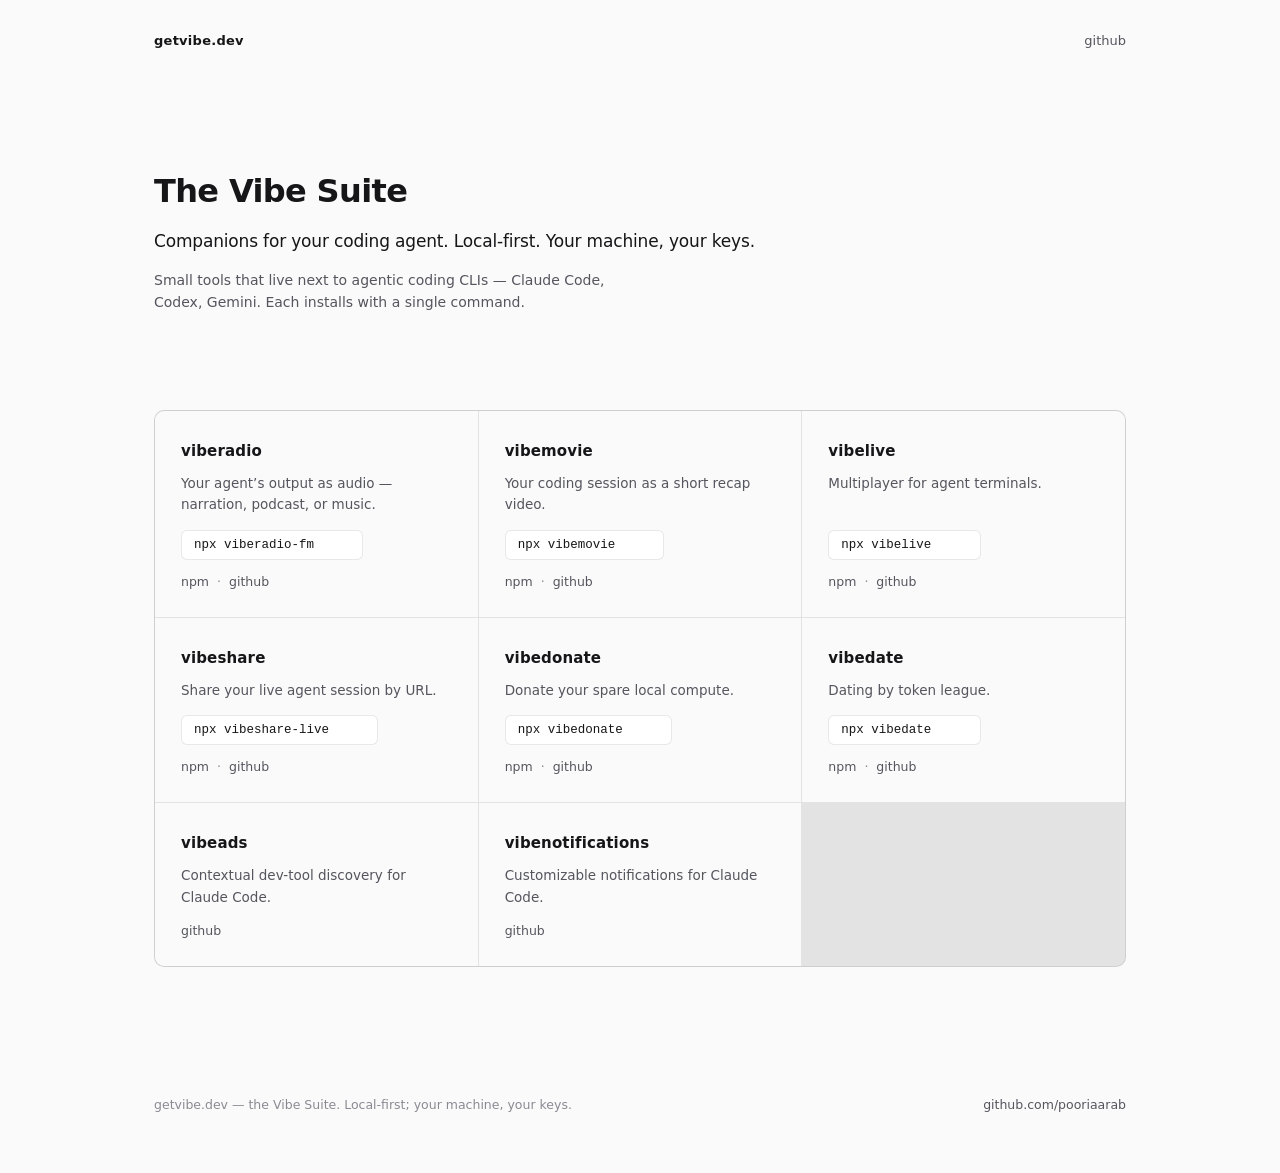
==== index.html @ ea36f89e "getvibe.dev landing: Vibe Suite hub (SEO, sitemap, all products)" ====
<!DOCTYPE html>
<html lang="en">
<head>
  <meta charset="utf-8">
  <meta name="viewport" content="width=device-width, initial-scale=1">
  <title>getvibe.dev — The Vibe Suite: local-first companions for your coding agent</title>
  <meta name="description" content="The Vibe Suite — local-first companions for agentic coding CLIs like Claude Code, Codex, and Gemini. Audio narration, recap videos, multiplayer terminals, live session sharing, and more. Your machine, your keys.">
  <link rel="canonical" href="https://getvibe.dev/">
  <meta name="color-scheme" content="dark light">
  <link rel="icon" type="image/svg+xml" href="/favicon.svg">

  <!-- Open Graph -->
  <meta property="og:type" content="website">
  <meta property="og:site_name" content="getvibe.dev">
  <meta property="og:title" content="The Vibe Suite — companions for your coding agent">
  <meta property="og:description" content="Local-first companions for agentic coding CLIs like Claude Code, Codex, and Gemini. Your machine, your keys.">
  <meta property="og:url" content="https://getvibe.dev/">
  <meta property="og:locale" content="en_US">

  <!-- Twitter Card -->
  <meta name="twitter:card" content="summary">
  <meta name="twitter:title" content="The Vibe Suite — companions for your coding agent">
  <meta name="twitter:description" content="Local-first companions for agentic coding CLIs like Claude Code, Codex, and Gemini. Your machine, your keys.">

  <link rel="stylesheet" href="/styles.css">

  <script type="application/ld+json">
  {
    "@context": "https://schema.org",
    "@graph": [
      {
        "@type": "WebSite",
        "@id": "https://getvibe.dev/#website",
        "url": "https://getvibe.dev/",
        "name": "getvibe.dev — The Vibe Suite",
        "description": "The Vibe Suite — local-first companions for agentic coding CLIs like Claude Code, Codex, and Gemini. Your machine, your keys.",
        "inLanguage": "en"
      },
      {
        "@type": "ItemList",
        "@id": "https://getvibe.dev/#products",
        "name": "The Vibe Suite",
        "itemListElement": [
          {
            "@type": "ListItem",
            "position": 1,
            "item": {
              "@type": "SoftwareApplication",
              "name": "viberadio",
              "description": "Your agent's output as audio — narration, podcast, or music.",
              "applicationCategory": "DeveloperApplication",
              "operatingSystem": "macOS, Linux, Windows",
              "url": "https://www.npmjs.com/package/viberadio-fm",
              "codeRepository": "https://github.com/pooriaarab/viberadio"
            }
          },
          {
            "@type": "ListItem",
            "position": 2,
            "item": {
              "@type": "SoftwareApplication",
              "name": "vibemovie",
              "description": "Your coding session as a short recap video.",
              "applicationCategory": "DeveloperApplication",
              "operatingSystem": "macOS, Linux, Windows",
              "url": "https://www.npmjs.com/package/vibemovie",
              "codeRepository": "https://github.com/pooriaarab/vibemovie"
            }
          },
          {
            "@type": "ListItem",
            "position": 3,
            "item": {
              "@type": "SoftwareApplication",
              "name": "vibelive",
              "description": "Multiplayer for agent terminals.",
              "applicationCategory": "DeveloperApplication",
              "operatingSystem": "macOS, Linux, Windows",
              "url": "https://www.npmjs.com/package/vibelive",
              "codeRepository": "https://github.com/pooriaarab/vibelive"
            }
          },
          {
            "@type": "ListItem",
            "position": 4,
            "item": {
              "@type": "SoftwareApplication",
              "name": "vibeshare",
              "description": "Share your live agent session by URL.",
              "applicationCategory": "DeveloperApplication",
              "operatingSystem": "macOS, Linux, Windows",
              "url": "https://www.npmjs.com/package/vibeshare-live",
              "codeRepository": "https://github.com/pooriaarab/vibeshare"
            }
          },
          {
            "@type": "ListItem",
            "position": 5,
            "item": {
              "@type": "SoftwareApplication",
              "name": "vibedonate",
              "description": "Donate your spare local compute.",
              "applicationCategory": "DeveloperApplication",
              "operatingSystem": "macOS, Linux, Windows",
              "url": "https://www.npmjs.com/package/vibedonate",
              "codeRepository": "https://github.com/pooriaarab/vibedonate"
            }
          },
          {
            "@type": "ListItem",
            "position": 6,
            "item": {
              "@type": "SoftwareApplication",
              "name": "vibedate",
              "description": "Dating by token league.",
              "applicationCategory": "DeveloperApplication",
              "operatingSystem": "macOS, Linux, Windows",
              "url": "https://www.npmjs.com/package/vibedate",
              "codeRepository": "https://github.com/pooriaarab/vibedating"
            }
          },
          {
            "@type": "ListItem",
            "position": 7,
            "item": {
              "@type": "SoftwareApplication",
              "name": "vibeads",
              "description": "Contextual dev-tool discovery for Claude Code.",
              "applicationCategory": "DeveloperApplication",
              "operatingSystem": "macOS, Linux, Windows",
              "url": "https://github.com/pooriaarab/vibeads",
              "codeRepository": "https://github.com/pooriaarab/vibeads"
            }
          },
          {
            "@type": "ListItem",
            "position": 8,
            "item": {
              "@type": "SoftwareApplication",
              "name": "vibenotifications",
              "description": "Customizable notifications for Claude Code.",
              "applicationCategory": "DeveloperApplication",
              "operatingSystem": "macOS, Linux, Windows",
              "url": "https://github.com/pooriaarab/vibenotifications",
              "codeRepository": "https://github.com/pooriaarab/vibenotifications"
            }
          }
        ]
      }
    ]
  }
  </script>
</head>
<body>
  <header class="site-header">
    <a class="wordmark" href="/">getvibe.dev</a>
    <nav aria-label="Site">
      <a href="https://github.com/pooriaarab" rel="noopener">github</a>
    </nav>
  </header>

  <main>
    <section class="hero">
      <h1>The Vibe Suite</h1>
      <p class="lede">Companions for your coding agent. Local-first. Your machine, your keys.</p>
      <p class="sub">Small tools that live next to agentic coding CLIs — Claude&nbsp;Code, Codex, Gemini. Each installs with a single command.</p>
    </section>

    <section class="products" aria-label="Products">
      <ul class="grid">
        <li class="card">
          <h2>viberadio</h2>
          <p class="tagline">Your agent&rsquo;s output as audio &mdash; narration, podcast, or music.</p>
          <button class="cmd" type="button" data-copy="npx viberadio-fm" aria-label="Copy install command: npx viberadio-fm"><code>npx viberadio-fm</code><span class="hint" aria-hidden="true">copy</span></button>
          <p class="links"><a href="https://www.npmjs.com/package/viberadio-fm" rel="noopener">npm</a><span aria-hidden="true">·</span><a href="https://github.com/pooriaarab/viberadio" rel="noopener">github</a></p>
        </li>
        <li class="card">
          <h2>vibemovie</h2>
          <p class="tagline">Your coding session as a short recap video.</p>
          <button class="cmd" type="button" data-copy="npx vibemovie" aria-label="Copy install command: npx vibemovie"><code>npx vibemovie</code><span class="hint" aria-hidden="true">copy</span></button>
          <p class="links"><a href="https://www.npmjs.com/package/vibemovie" rel="noopener">npm</a><span aria-hidden="true">·</span><a href="https://github.com/pooriaarab/vibemovie" rel="noopener">github</a></p>
        </li>
        <li class="card">
          <h2>vibelive</h2>
          <p class="tagline">Multiplayer for agent terminals.</p>
          <button class="cmd" type="button" data-copy="npx vibelive" aria-label="Copy install command: npx vibelive"><code>npx vibelive</code><span class="hint" aria-hidden="true">copy</span></button>
          <p class="links"><a href="https://www.npmjs.com/package/vibelive" rel="noopener">npm</a><span aria-hidden="true">·</span><a href="https://github.com/pooriaarab/vibelive" rel="noopener">github</a></p>
        </li>
        <li class="card">
          <h2>vibeshare</h2>
          <p class="tagline">Share your live agent session by URL.</p>
          <button class="cmd" type="button" data-copy="npx vibeshare-live" aria-label="Copy install command: npx vibeshare-live"><code>npx vibeshare-live</code><span class="hint" aria-hidden="true">copy</span></button>
          <p class="links"><a href="https://www.npmjs.com/package/vibeshare-live" rel="noopener">npm</a><span aria-hidden="true">·</span><a href="https://github.com/pooriaarab/vibeshare" rel="noopener">github</a></p>
        </li>
        <li class="card">
          <h2>vibedonate</h2>
          <p class="tagline">Donate your spare local compute.</p>
          <button class="cmd" type="button" data-copy="npx vibedonate" aria-label="Copy install command: npx vibedonate"><code>npx vibedonate</code><span class="hint" aria-hidden="true">copy</span></button>
          <p class="links"><a href="https://www.npmjs.com/package/vibedonate" rel="noopener">npm</a><span aria-hidden="true">·</span><a href="https://github.com/pooriaarab/vibedonate" rel="noopener">github</a></p>
        </li>
        <li class="card">
          <h2>vibedate</h2>
          <p class="tagline">Dating by token league.</p>
          <button class="cmd" type="button" data-copy="npx vibedate" aria-label="Copy install command: npx vibedate"><code>npx vibedate</code><span class="hint" aria-hidden="true">copy</span></button>
          <p class="links"><a href="https://www.npmjs.com/package/vibedate" rel="noopener">npm</a><span aria-hidden="true">·</span><a href="https://github.com/pooriaarab/vibedating" rel="noopener">github</a></p>
        </li>
        <li class="card">
          <h2>vibeads</h2>
          <p class="tagline">Contextual dev-tool discovery for Claude Code.</p>
          <p class="links"><a href="https://github.com/pooriaarab/vibeads" rel="noopener">github</a></p>
        </li>
        <li class="card">
          <h2>vibenotifications</h2>
          <p class="tagline">Customizable notifications for Claude Code.</p>
          <p class="links"><a href="https://github.com/pooriaarab/vibenotifications" rel="noopener">github</a></p>
        </li>
      </ul>
    </section>
  </main>

  <footer class="site-footer">
    <p>getvibe.dev &mdash; the Vibe Suite. Local-first; your machine, your keys.</p>
    <p><a href="https://github.com/pooriaarab" rel="noopener">github.com/pooriaarab</a></p>
  </footer>

  <script>
    (function () {
      if (!navigator.clipboard) return;
      document.querySelectorAll('.cmd').forEach(function (btn) {
        btn.addEventListener('click', function () {
          navigator.clipboard.writeText(btn.dataset.copy).then(function () {
            var hint = btn.querySelector('.hint');
            btn.classList.add('copied');
            hint.textContent = 'copied';
            setTimeout(function () {
              btn.classList.remove('copied');
              hint.textContent = 'copy';
            }, 1200);
          }).catch(function () {});
        });
      });
    })();
  </script>
</body>
</html>
---- styles.css ----
/* getvibe.dev — The Vibe Suite */

:root {
  --bg: #0a0a0b;
  --bg-raised: #101013;
  --fg: #ececee;
  --muted: #9c9ca6;
  --faint: #63636d;
  --line: rgba(255, 255, 255, 0.08);
  --accent: #a8c1ff;
  --radius: 10px;
}

@media (prefers-color-scheme: light) {
  :root {
    --bg: #fafafa;
    --bg-raised: #ffffff;
    --fg: #161618;
    --muted: #55555e;
    --faint: #8a8a93;
    --line: rgba(0, 0, 0, 0.09);
    --accent: #2b4fc9;
  }
}

* { box-sizing: border-box; }

html {
  -webkit-text-size-adjust: 100%;
}

body {
  margin: 0;
  background: var(--bg);
  color: var(--fg);
  font-family: system-ui, -apple-system, "Segoe UI", Roboto, Helvetica, Arial, sans-serif;
  font-size: 15px;
  line-height: 1.6;
  font-feature-settings: "ss01", "cv11";
  text-rendering: optimizeLegibility;
  -webkit-font-smoothing: antialiased;
}

::selection {
  background: var(--accent);
  color: var(--bg);
}

a {
  color: inherit;
  text-decoration: none;
  border-bottom: 1px solid transparent;
  transition: border-color 120ms ease, color 120ms ease;
}

a:hover {
  border-bottom-color: var(--faint);
}

a:focus-visible,
button:focus-visible {
  outline: 2px solid var(--accent);
  outline-offset: 3px;
  border-radius: 2px;
}

/* --- Header --- */

.site-header {
  max-width: 1020px;
  margin: 0 auto;
  padding: 28px 24px 0;
  display: flex;
  align-items: baseline;
  justify-content: space-between;
}

.wordmark {
  font-size: 13px;
  font-weight: 600;
  letter-spacing: 0.02em;
}

.site-header nav a {
  font-size: 13px;
  color: var(--muted);
}

.site-header nav a:hover {
  color: var(--fg);
}

/* --- Hero --- */

main {
  max-width: 1020px;
  margin: 0 auto;
  padding: 0 24px;
}

.hero {
  padding: 120px 0 96px;
  max-width: 620px;
}

.hero h1 {
  margin: 0 0 18px;
  font-size: 32px;
  font-weight: 650;
  letter-spacing: -0.02em;
  line-height: 1.15;
}

.hero .lede {
  margin: 0 0 14px;
  font-size: 17px;
  color: var(--fg);
  letter-spacing: -0.01em;
}

.hero .sub {
  margin: 0;
  font-size: 14px;
  color: var(--muted);
  max-width: 480px;
}

/* --- Product grid --- */

.products {
  padding-bottom: 128px;
}

.grid {
  list-style: none;
  margin: 0;
  padding: 0;
  display: grid;
  grid-template-columns: 1fr;
  gap: 1px;
  background: var(--line);
  border: 1px solid var(--line);
  border-radius: var(--radius);
  overflow: hidden;
}

@media (min-width: 620px) {
  .grid { grid-template-columns: repeat(2, 1fr); }
}

@media (min-width: 920px) {
  .grid { grid-template-columns: repeat(3, 1fr); }
}

.card {
  background: var(--bg);
  padding: 28px 26px 24px;
  display: flex;
  flex-direction: column;
  gap: 10px;
  transition: background 120ms ease;
}

.card:hover {
  background: var(--bg-raised);
}

.card h2 {
  margin: 0;
  font-size: 15px;
  font-weight: 600;
  letter-spacing: 0.01em;
}

.card .tagline {
  margin: 0;
  font-size: 13.5px;
  color: var(--muted);
  flex-grow: 1;
}

.cmd {
  align-self: flex-start;
  display: inline-flex;
  align-items: center;
  gap: 10px;
  margin: 4px 0 0;
  padding: 7px 12px;
  background: var(--bg-raised);
  border: 1px solid var(--line);
  border-radius: 6px;
  color: var(--fg);
  cursor: pointer;
  font-family: ui-monospace, SFMono-Regular, Menlo, Consolas, "Liberation Mono", monospace;
  font-size: 12.5px;
  transition: border-color 120ms ease;
}

.cmd:hover {
  border-color: var(--faint);
}

.cmd .hint {
  font-family: system-ui, -apple-system, "Segoe UI", Roboto, sans-serif;
  font-size: 11px;
  color: var(--faint);
  opacity: 0;
  transition: opacity 120ms ease;
}

.cmd:hover .hint,
.cmd:focus-visible .hint {
  opacity: 1;
}

.cmd.copied {
  border-color: var(--accent);
}

.cmd.copied .hint {
  opacity: 1;
  color: var(--accent);
}

.card .links {
  margin: 2px 0 0;
  font-size: 12.5px;
  color: var(--faint);
  display: flex;
  gap: 8px;
}

.card .links a {
  color: var(--muted);
}

.card .links a:hover {
  color: var(--fg);
}

/* --- Footer --- */

.site-footer {
  max-width: 1020px;
  margin: 0 auto;
  padding: 0 24px 56px;
  font-size: 12.5px;
  color: var(--faint);
  display: flex;
  flex-wrap: wrap;
  gap: 6px 24px;
  justify-content: space-between;
}

.site-footer p {
  margin: 0;
}

.site-footer a {
  color: var(--muted);
}

@media (prefers-reduced-motion: reduce) {
  * { transition: none !important; }
}
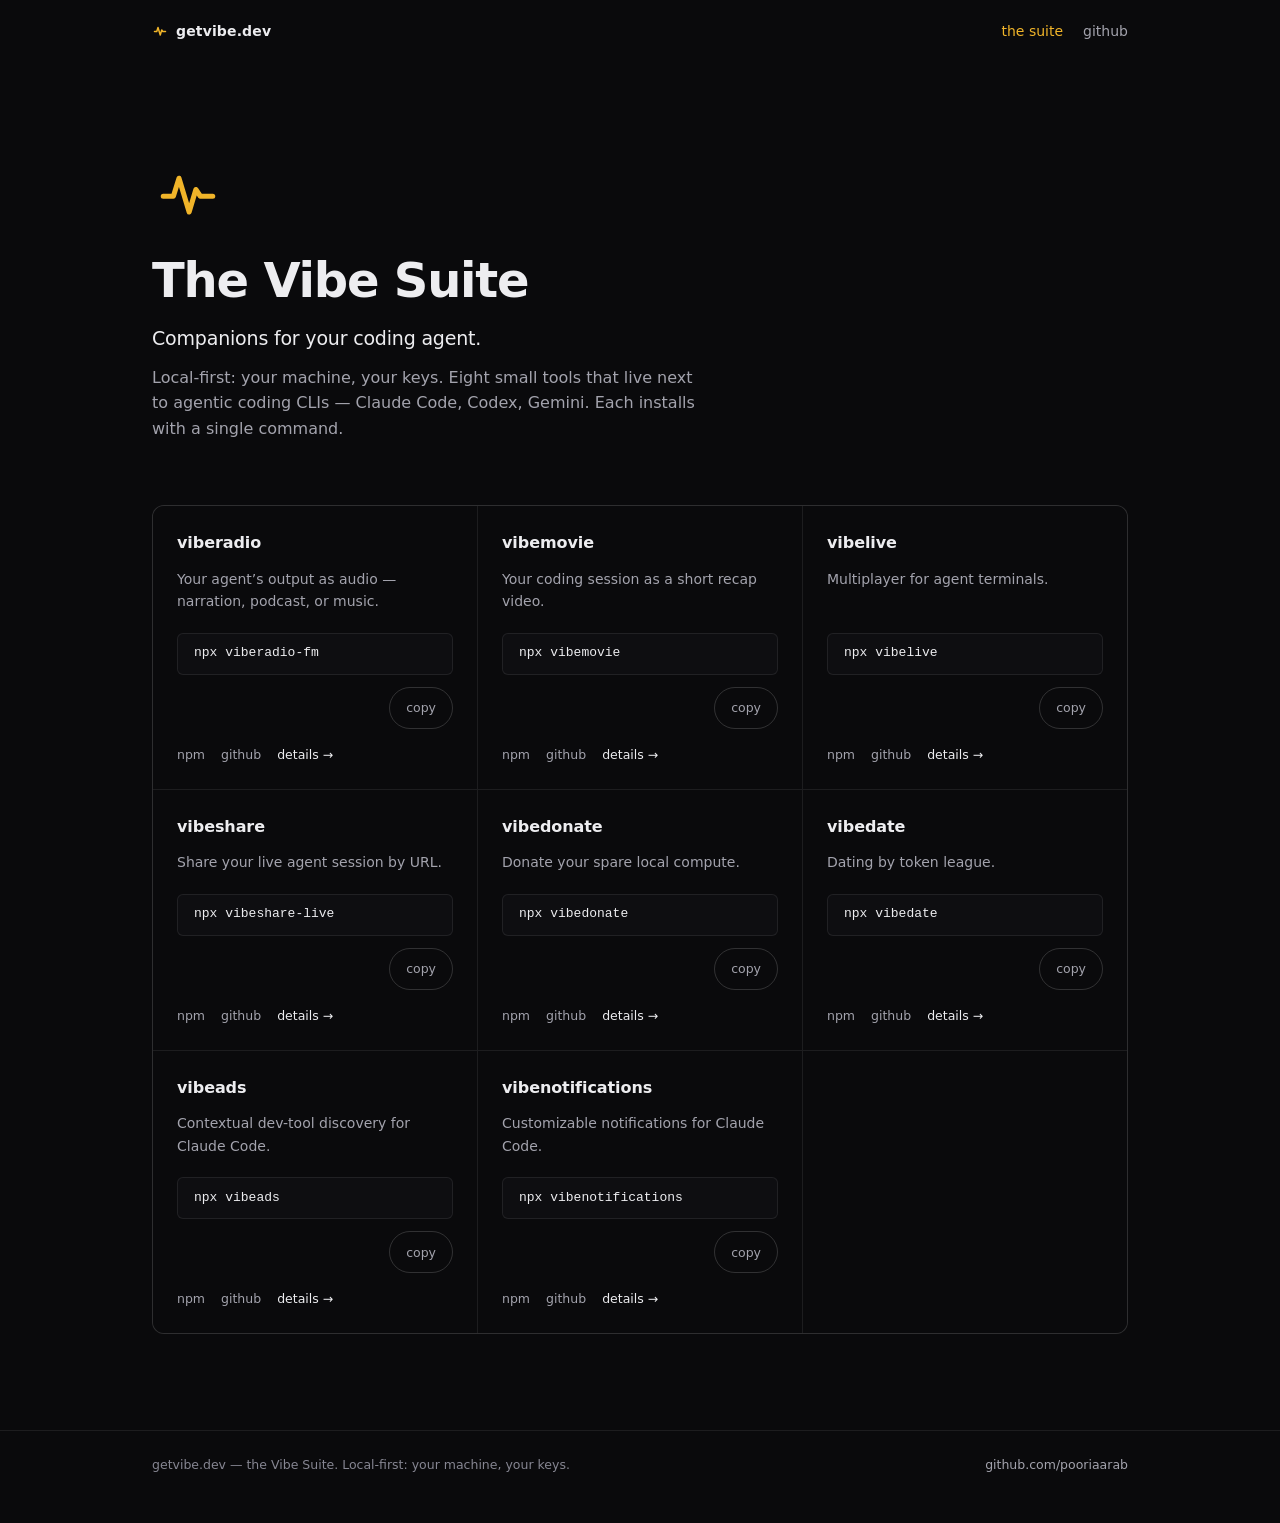
==== commit 70e5cb56: "Impeccable rebuild: branding system, 8 product subpages, a11y, embedded videos" ====
--- a/index.html
+++ b/index.html
@@ -3,24 +3,25 @@
 <head>
   <meta charset="utf-8">
   <meta name="viewport" content="width=device-width, initial-scale=1">
-  <title>getvibe.dev — The Vibe Suite: local-first companions for your coding agent</title>
-  <meta name="description" content="The Vibe Suite — local-first companions for agentic coding CLIs like Claude Code, Codex, and Gemini. Audio narration, recap videos, multiplayer terminals, live session sharing, and more. Your machine, your keys.">
+  <title>The Vibe Suite — companions for your coding agent · getvibe.dev</title>
+  <meta name="description" content="The Vibe Suite — eight local-first companions for agentic coding CLIs like Claude Code, Codex, and Gemini. Audio, recap videos, multiplayer terminals, live sharing, and more. Your machine, your keys.">
   <link rel="canonical" href="https://getvibe.dev/">
-  <meta name="color-scheme" content="dark light">
+  <meta name="color-scheme" content="dark">
+  <meta name="theme-color" content="#0a0a0c">
   <link rel="icon" type="image/svg+xml" href="/favicon.svg">
 
   <!-- Open Graph -->
   <meta property="og:type" content="website">
   <meta property="og:site_name" content="getvibe.dev">
   <meta property="og:title" content="The Vibe Suite — companions for your coding agent">
-  <meta property="og:description" content="Local-first companions for agentic coding CLIs like Claude Code, Codex, and Gemini. Your machine, your keys.">
+  <meta property="og:description" content="Eight local-first companions for agentic coding CLIs. Your machine, your keys.">
   <meta property="og:url" content="https://getvibe.dev/">
   <meta property="og:locale" content="en_US">
 
   <!-- Twitter Card -->
   <meta name="twitter:card" content="summary">
   <meta name="twitter:title" content="The Vibe Suite — companions for your coding agent">
-  <meta name="twitter:description" content="Local-first companions for agentic coding CLIs like Claude Code, Codex, and Gemini. Your machine, your keys.">
+  <meta name="twitter:description" content="Eight local-first companions for agentic coding CLIs. Your machine, your keys.">
 
   <link rel="stylesheet" href="/styles.css">
 
@@ -41,110 +42,14 @@
         "@id": "https://getvibe.dev/#products",
         "name": "The Vibe Suite",
         "itemListElement": [
-          {
-            "@type": "ListItem",
-            "position": 1,
-            "item": {
-              "@type": "SoftwareApplication",
-              "name": "viberadio",
-              "description": "Your agent's output as audio — narration, podcast, or music.",
-              "applicationCategory": "DeveloperApplication",
-              "operatingSystem": "macOS, Linux, Windows",
-              "url": "https://www.npmjs.com/package/viberadio-fm",
-              "codeRepository": "https://github.com/pooriaarab/viberadio"
-            }
-          },
-          {
-            "@type": "ListItem",
-            "position": 2,
-            "item": {
-              "@type": "SoftwareApplication",
-              "name": "vibemovie",
-              "description": "Your coding session as a short recap video.",
-              "applicationCategory": "DeveloperApplication",
-              "operatingSystem": "macOS, Linux, Windows",
-              "url": "https://www.npmjs.com/package/vibemovie",
-              "codeRepository": "https://github.com/pooriaarab/vibemovie"
-            }
-          },
-          {
-            "@type": "ListItem",
-            "position": 3,
-            "item": {
-              "@type": "SoftwareApplication",
-              "name": "vibelive",
-              "description": "Multiplayer for agent terminals.",
-              "applicationCategory": "DeveloperApplication",
-              "operatingSystem": "macOS, Linux, Windows",
-              "url": "https://www.npmjs.com/package/vibelive",
-              "codeRepository": "https://github.com/pooriaarab/vibelive"
-            }
-          },
-          {
-            "@type": "ListItem",
-            "position": 4,
-            "item": {
-              "@type": "SoftwareApplication",
-              "name": "vibeshare",
-              "description": "Share your live agent session by URL.",
-              "applicationCategory": "DeveloperApplication",
-              "operatingSystem": "macOS, Linux, Windows",
-              "url": "https://www.npmjs.com/package/vibeshare-live",
-              "codeRepository": "https://github.com/pooriaarab/vibeshare"
-            }
-          },
-          {
-            "@type": "ListItem",
-            "position": 5,
-            "item": {
-              "@type": "SoftwareApplication",
-              "name": "vibedonate",
-              "description": "Donate your spare local compute.",
-              "applicationCategory": "DeveloperApplication",
-              "operatingSystem": "macOS, Linux, Windows",
-              "url": "https://www.npmjs.com/package/vibedonate",
-              "codeRepository": "https://github.com/pooriaarab/vibedonate"
-            }
-          },
-          {
-            "@type": "ListItem",
-            "position": 6,
-            "item": {
-              "@type": "SoftwareApplication",
-              "name": "vibedate",
-              "description": "Dating by token league.",
-              "applicationCategory": "DeveloperApplication",
-              "operatingSystem": "macOS, Linux, Windows",
-              "url": "https://www.npmjs.com/package/vibedate",
-              "codeRepository": "https://github.com/pooriaarab/vibedating"
-            }
-          },
-          {
-            "@type": "ListItem",
-            "position": 7,
-            "item": {
-              "@type": "SoftwareApplication",
-              "name": "vibeads",
-              "description": "Contextual dev-tool discovery for Claude Code.",
-              "applicationCategory": "DeveloperApplication",
-              "operatingSystem": "macOS, Linux, Windows",
-              "url": "https://github.com/pooriaarab/vibeads",
-              "codeRepository": "https://github.com/pooriaarab/vibeads"
-            }
-          },
-          {
-            "@type": "ListItem",
-            "position": 8,
-            "item": {
-              "@type": "SoftwareApplication",
-              "name": "vibenotifications",
-              "description": "Customizable notifications for Claude Code.",
-              "applicationCategory": "DeveloperApplication",
-              "operatingSystem": "macOS, Linux, Windows",
-              "url": "https://github.com/pooriaarab/vibenotifications",
-              "codeRepository": "https://github.com/pooriaarab/vibenotifications"
-            }
-          }
+          { "@type": "ListItem", "position": 1, "item": { "@type": "SoftwareApplication", "name": "viberadio", "description": "Your agent's output as audio — narration, podcast, or music.", "applicationCategory": "DeveloperApplication", "operatingSystem": "macOS, Linux, Windows", "url": "https://www.npmjs.com/package/viberadio-fm", "codeRepository": "https://github.com/pooriaarab/viberadio" } },
+          { "@type": "ListItem", "position": 2, "item": { "@type": "SoftwareApplication", "name": "vibemovie", "description": "Your coding session as a short recap video.", "applicationCategory": "DeveloperApplication", "operatingSystem": "macOS, Linux, Windows", "url": "https://www.npmjs.com/package/vibemovie", "codeRepository": "https://github.com/pooriaarab/vibemovie" } },
+          { "@type": "ListItem", "position": 3, "item": { "@type": "SoftwareApplication", "name": "vibelive", "description": "Multiplayer for agent terminals.", "applicationCategory": "DeveloperApplication", "operatingSystem": "macOS, Linux, Windows", "url": "https://www.npmjs.com/package/vibelive", "codeRepository": "https://github.com/pooriaarab/vibelive" } },
+          { "@type": "ListItem", "position": 4, "item": { "@type": "SoftwareApplication", "name": "vibeshare", "description": "Share your live agent session by URL.", "applicationCategory": "DeveloperApplication", "operatingSystem": "macOS, Linux, Windows", "url": "https://www.npmjs.com/package/vibeshare-live", "codeRepository": "https://github.com/pooriaarab/vibeshare" } },
+          { "@type": "ListItem", "position": 5, "item": { "@type": "SoftwareApplication", "name": "vibedonate", "description": "Donate your spare local compute.", "applicationCategory": "DeveloperApplication", "operatingSystem": "macOS, Linux, Windows", "url": "https://www.npmjs.com/package/vibedonate", "codeRepository": "https://github.com/pooriaarab/vibedonate" } },
+          { "@type": "ListItem", "position": 6, "item": { "@type": "SoftwareApplication", "name": "vibedate", "description": "Dating by token league.", "applicationCategory": "DeveloperApplication", "operatingSystem": "macOS, Linux, Windows", "url": "https://www.npmjs.com/package/vibedate", "codeRepository": "https://github.com/pooriaarab/vibedating" } },
+          { "@type": "ListItem", "position": 7, "item": { "@type": "SoftwareApplication", "name": "vibeads", "description": "Contextual dev-tool discovery for Claude Code.", "applicationCategory": "DeveloperApplication", "operatingSystem": "macOS, Linux, Windows", "url": "https://www.npmjs.com/package/vibeads", "codeRepository": "https://github.com/pooriaarab/vibeads" } },
+          { "@type": "ListItem", "position": 8, "item": { "@type": "SoftwareApplication", "name": "vibenotifications", "description": "Customizable notifications for Claude Code.", "applicationCategory": "DeveloperApplication", "operatingSystem": "macOS, Linux, Windows", "url": "https://www.npmjs.com/package/vibenotifications", "codeRepository": "https://github.com/pooriaarab/vibenotifications" } }
         ]
       }
     ]
@@ -152,91 +57,180 @@
   </script>
 </head>
 <body>
+  <a class="skip-link" href="#main">Skip to content</a>
+
   <header class="site-header">
-    <a class="wordmark" href="/">getvibe.dev</a>
-    <nav aria-label="Site">
-      <a href="https://github.com/pooriaarab" rel="noopener">github</a>
-    </nav>
+    <div class="container header-in">
+      <a class="wordmark" href="/">
+        <svg viewBox="0 0 64 64" aria-hidden="true" focusable="false"><path d="M10 34h9l5-16 9 30 6-20 4 6h11" fill="none" stroke="currentColor" stroke-width="6" stroke-linecap="round" stroke-linejoin="round"/></svg>
+        getvibe.dev
+      </a>
+      <nav class="site-nav" aria-label="Site">
+        <a href="/" aria-current="page">the suite</a>
+        <a href="https://github.com/pooriaarab" rel="noopener">github</a>
+      </nav>
+    </div>
   </header>
 
-  <main>
-    <section class="hero">
-      <h1>The Vibe Suite</h1>
-      <p class="lede">Companions for your coding agent. Local-first. Your machine, your keys.</p>
-      <p class="sub">Small tools that live next to agentic coding CLIs — Claude&nbsp;Code, Codex, Gemini. Each installs with a single command.</p>
-    </section>
-
-    <section class="products" aria-label="Products">
-      <ul class="grid">
-        <li class="card">
-          <h2>viberadio</h2>
-          <p class="tagline">Your agent&rsquo;s output as audio &mdash; narration, podcast, or music.</p>
-          <button class="cmd" type="button" data-copy="npx viberadio-fm" aria-label="Copy install command: npx viberadio-fm"><code>npx viberadio-fm</code><span class="hint" aria-hidden="true">copy</span></button>
-          <p class="links"><a href="https://www.npmjs.com/package/viberadio-fm" rel="noopener">npm</a><span aria-hidden="true">·</span><a href="https://github.com/pooriaarab/viberadio" rel="noopener">github</a></p>
-        </li>
-        <li class="card">
-          <h2>vibemovie</h2>
-          <p class="tagline">Your coding session as a short recap video.</p>
-          <button class="cmd" type="button" data-copy="npx vibemovie" aria-label="Copy install command: npx vibemovie"><code>npx vibemovie</code><span class="hint" aria-hidden="true">copy</span></button>
-          <p class="links"><a href="https://www.npmjs.com/package/vibemovie" rel="noopener">npm</a><span aria-hidden="true">·</span><a href="https://github.com/pooriaarab/vibemovie" rel="noopener">github</a></p>
-        </li>
-        <li class="card">
-          <h2>vibelive</h2>
-          <p class="tagline">Multiplayer for agent terminals.</p>
-          <button class="cmd" type="button" data-copy="npx vibelive" aria-label="Copy install command: npx vibelive"><code>npx vibelive</code><span class="hint" aria-hidden="true">copy</span></button>
-          <p class="links"><a href="https://www.npmjs.com/package/vibelive" rel="noopener">npm</a><span aria-hidden="true">·</span><a href="https://github.com/pooriaarab/vibelive" rel="noopener">github</a></p>
-        </li>
-        <li class="card">
-          <h2>vibeshare</h2>
-          <p class="tagline">Share your live agent session by URL.</p>
-          <button class="cmd" type="button" data-copy="npx vibeshare-live" aria-label="Copy install command: npx vibeshare-live"><code>npx vibeshare-live</code><span class="hint" aria-hidden="true">copy</span></button>
-          <p class="links"><a href="https://www.npmjs.com/package/vibeshare-live" rel="noopener">npm</a><span aria-hidden="true">·</span><a href="https://github.com/pooriaarab/vibeshare" rel="noopener">github</a></p>
-        </li>
-        <li class="card">
-          <h2>vibedonate</h2>
-          <p class="tagline">Donate your spare local compute.</p>
-          <button class="cmd" type="button" data-copy="npx vibedonate" aria-label="Copy install command: npx vibedonate"><code>npx vibedonate</code><span class="hint" aria-hidden="true">copy</span></button>
-          <p class="links"><a href="https://www.npmjs.com/package/vibedonate" rel="noopener">npm</a><span aria-hidden="true">·</span><a href="https://github.com/pooriaarab/vibedonate" rel="noopener">github</a></p>
-        </li>
-        <li class="card">
-          <h2>vibedate</h2>
-          <p class="tagline">Dating by token league.</p>
-          <button class="cmd" type="button" data-copy="npx vibedate" aria-label="Copy install command: npx vibedate"><code>npx vibedate</code><span class="hint" aria-hidden="true">copy</span></button>
-          <p class="links"><a href="https://www.npmjs.com/package/vibedate" rel="noopener">npm</a><span aria-hidden="true">·</span><a href="https://github.com/pooriaarab/vibedating" rel="noopener">github</a></p>
-        </li>
-        <li class="card">
-          <h2>vibeads</h2>
-          <p class="tagline">Contextual dev-tool discovery for Claude Code.</p>
-          <p class="links"><a href="https://github.com/pooriaarab/vibeads" rel="noopener">github</a></p>
-        </li>
-        <li class="card">
-          <h2>vibenotifications</h2>
-          <p class="tagline">Customizable notifications for Claude Code.</p>
-          <p class="links"><a href="https://github.com/pooriaarab/vibenotifications" rel="noopener">github</a></p>
-        </li>
-      </ul>
-    </section>
+  <main id="main">
+    <div class="container">
+      <section class="hero" aria-labelledby="page-title">
+        <svg class="hero-pulse" viewBox="0 0 64 64" aria-hidden="true" focusable="false"><path d="M10 34h9l5-16 9 30 6-20 4 6h11" fill="none" stroke="currentColor" stroke-width="4.5" stroke-linecap="round" stroke-linejoin="round"/></svg>
+        <h1 id="page-title">The Vibe Suite</h1>
+        <p class="lede">Companions for your coding agent.</p>
+        <p class="sub">Local-first: your machine, your keys. Eight small tools that live next to agentic coding CLIs — Claude&nbsp;Code, Codex, Gemini. Each installs with a single command.</p>
+      </section>
+
+      <section class="products" aria-label="The eight companions">
+        <ul class="grid">
+          <li class="card">
+            <h2 class="name"><a href="/viberadio">viberadio</a></h2>
+            <p class="tagline">Your agent&rsquo;s output as audio — narration, podcast, or music.</p>
+            <div class="install">
+              <code class="cmd">npx viberadio-fm</code>
+              <button class="copy" type="button" data-copy="npx viberadio-fm" aria-label="Copy install command: npx viberadio-fm" aria-live="polite">copy</button>
+            </div>
+            <p class="card-links">
+              <a href="https://www.npmjs.com/package/viberadio-fm" rel="noopener">npm</a>
+              <a href="https://github.com/pooriaarab/viberadio" rel="noopener">github</a>
+              <a class="details" href="/viberadio">details<span aria-hidden="true"> &rarr;</span></a>
+            </p>
+          </li>
+          <li class="card">
+            <h2 class="name"><a href="/vibemovie">vibemovie</a></h2>
+            <p class="tagline">Your coding session as a short recap video.</p>
+            <div class="install">
+              <code class="cmd">npx vibemovie</code>
+              <button class="copy" type="button" data-copy="npx vibemovie" aria-label="Copy install command: npx vibemovie" aria-live="polite">copy</button>
+            </div>
+            <p class="card-links">
+              <a href="https://www.npmjs.com/package/vibemovie" rel="noopener">npm</a>
+              <a href="https://github.com/pooriaarab/vibemovie" rel="noopener">github</a>
+              <a class="details" href="/vibemovie">details<span aria-hidden="true"> &rarr;</span></a>
+            </p>
+          </li>
+          <li class="card">
+            <h2 class="name"><a href="/vibelive">vibelive</a></h2>
+            <p class="tagline">Multiplayer for agent terminals.</p>
+            <div class="install">
+              <code class="cmd">npx vibelive</code>
+              <button class="copy" type="button" data-copy="npx vibelive" aria-label="Copy install command: npx vibelive" aria-live="polite">copy</button>
+            </div>
+            <p class="card-links">
+              <a href="https://www.npmjs.com/package/vibelive" rel="noopener">npm</a>
+              <a href="https://github.com/pooriaarab/vibelive" rel="noopener">github</a>
+              <a class="details" href="/vibelive">details<span aria-hidden="true"> &rarr;</span></a>
+            </p>
+          </li>
+          <li class="card">
+            <h2 class="name"><a href="/vibeshare">vibeshare</a></h2>
+            <p class="tagline">Share your live agent session by URL.</p>
+            <div class="install">
+              <code class="cmd">npx vibeshare-live</code>
+              <button class="copy" type="button" data-copy="npx vibeshare-live" aria-label="Copy install command: npx vibeshare-live" aria-live="polite">copy</button>
+            </div>
+            <p class="card-links">
+              <a href="https://www.npmjs.com/package/vibeshare-live" rel="noopener">npm</a>
+              <a href="https://github.com/pooriaarab/vibeshare" rel="noopener">github</a>
+              <a class="details" href="/vibeshare">details<span aria-hidden="true"> &rarr;</span></a>
+            </p>
+          </li>
+          <li class="card">
+            <h2 class="name"><a href="/vibedonate">vibedonate</a></h2>
+            <p class="tagline">Donate your spare local compute.</p>
+            <div class="install">
+              <code class="cmd">npx vibedonate</code>
+              <button class="copy" type="button" data-copy="npx vibedonate" aria-label="Copy install command: npx vibedonate" aria-live="polite">copy</button>
+            </div>
+            <p class="card-links">
+              <a href="https://www.npmjs.com/package/vibedonate" rel="noopener">npm</a>
+              <a href="https://github.com/pooriaarab/vibedonate" rel="noopener">github</a>
+              <a class="details" href="/vibedonate">details<span aria-hidden="true"> &rarr;</span></a>
+            </p>
+          </li>
+          <li class="card">
+            <h2 class="name"><a href="/vibedate">vibedate</a></h2>
+            <p class="tagline">Dating by token league.</p>
+            <div class="install">
+              <code class="cmd">npx vibedate</code>
+              <button class="copy" type="button" data-copy="npx vibedate" aria-label="Copy install command: npx vibedate" aria-live="polite">copy</button>
+            </div>
+            <p class="card-links">
+              <a href="https://www.npmjs.com/package/vibedate" rel="noopener">npm</a>
+              <a href="https://github.com/pooriaarab/vibedating" rel="noopener">github</a>
+              <a class="details" href="/vibedate">details<span aria-hidden="true"> &rarr;</span></a>
+            </p>
+          </li>
+          <li class="card">
+            <h2 class="name"><a href="/vibeads">vibeads</a></h2>
+            <p class="tagline">Contextual dev-tool discovery for Claude Code.</p>
+            <div class="install">
+              <code class="cmd">npx vibeads</code>
+              <button class="copy" type="button" data-copy="npx vibeads" aria-label="Copy install command: npx vibeads" aria-live="polite">copy</button>
+            </div>
+            <p class="card-links">
+              <a href="https://www.npmjs.com/package/vibeads" rel="noopener">npm</a>
+              <a href="https://github.com/pooriaarab/vibeads" rel="noopener">github</a>
+              <a class="details" href="/vibeads">details<span aria-hidden="true"> &rarr;</span></a>
+            </p>
+          </li>
+          <li class="card">
+            <h2 class="name"><a href="/vibenotifications">vibenotifications</a></h2>
+            <p class="tagline">Customizable notifications for Claude Code.</p>
+            <div class="install">
+              <code class="cmd">npx vibenotifications</code>
+              <button class="copy" type="button" data-copy="npx vibenotifications" aria-label="Copy install command: npx vibenotifications" aria-live="polite">copy</button>
+            </div>
+            <p class="card-links">
+              <a href="https://www.npmjs.com/package/vibenotifications" rel="noopener">npm</a>
+              <a href="https://github.com/pooriaarab/vibenotifications" rel="noopener">github</a>
+              <a class="details" href="/vibenotifications">details<span aria-hidden="true"> &rarr;</span></a>
+            </p>
+          </li>
+          <li class="card card--bay" aria-hidden="true"></li>
+        </ul>
+      </section>
+    </div>
   </main>
 
   <footer class="site-footer">
-    <p>getvibe.dev &mdash; the Vibe Suite. Local-first; your machine, your keys.</p>
-    <p><a href="https://github.com/pooriaarab" rel="noopener">github.com/pooriaarab</a></p>
+    <div class="container footer-in">
+      <p>getvibe.dev — the Vibe Suite. Local-first: your machine, your keys.</p>
+      <p><a href="https://github.com/pooriaarab" rel="noopener">github.com/pooriaarab</a></p>
+    </div>
   </footer>
 
   <script>
     (function () {
-      if (!navigator.clipboard) return;
-      document.querySelectorAll('.cmd').forEach(function (btn) {
+      function flash(btn, ok) {
+        btn.textContent = ok ? 'copied' : 'failed';
+        btn.classList.toggle('copied', ok);
+        setTimeout(function () {
+          btn.textContent = 'copy';
+          btn.classList.remove('copied');
+        }, 1400);
+      }
+      function copyText(text) {
+        if (navigator.clipboard && window.isSecureContext) {
+          return navigator.clipboard.writeText(text).then(function () { return true; }, function () { return false; });
+        }
+        return new Promise(function (resolve) {
+          var ta = document.createElement('textarea');
+          ta.value = text;
+          ta.setAttribute('readonly', '');
+          ta.style.position = 'absolute';
+          ta.style.left = '-9999px';
+          document.body.appendChild(ta);
+          ta.select();
+          var ok = false;
+          try { ok = document.execCommand('copy'); } catch (e) {}
+          document.body.removeChild(ta);
+          resolve(ok);
+        });
+      }
+      document.querySelectorAll('.copy').forEach(function (btn) {
         btn.addEventListener('click', function () {
-          navigator.clipboard.writeText(btn.dataset.copy).then(function () {
-            var hint = btn.querySelector('.hint');
-            btn.classList.add('copied');
-            hint.textContent = 'copied';
-            setTimeout(function () {
-              btn.classList.remove('copied');
-              hint.textContent = 'copy';
-            }, 1200);
-          }).catch(function () {});
+          copyText(btn.dataset.copy).then(function (ok) { flash(btn, ok); });
         });
       });
     })();
--- a/styles.css
+++ b/styles.css
@@ -1,135 +1,216 @@
-/* getvibe.dev — The Vibe Suite */
+/* ==========================================================================
+   getvibe.dev — The Vibe Suite
+   DIRECTION CONTRACT (impeccable rebuild, 2026-07)
+   THESIS: A signal board for eight small tools — a quiet dark console where
+   one amber pulse mark carries the identity; refuses the SaaS landing stack
+   (gradient hero, bento grid, logo cloud).
+   OWN-WORLD: near-black console #0a0a0c, hairline-seamed cards, signal amber
+   #f0b429 rationed to focus/action/mark, system sans with real weight steps,
+   mono only for commands, flat — no shadows, gradients, or glow.
+   STORY: visitor reads "companions for your coding agent", trusts
+   local-first ("your machine, your keys"), copies one command or opens a
+   product page.
+   FIRST VIEWPORT: pulse wordmark top-left; hero = pulse mark, "The Vibe
+   Suite", lede, local-first line; hairline product grid begins below.
+   FORM: brief-pinned minimal dark register (offrouter.com / here.now);
+   a pinned direction beats the concept roll. See DESIGN.md.
+   ========================================================================== */
 
 :root {
-  --bg: #0a0a0b;
-  --bg-raised: #101013;
-  --fg: #ececee;
-  --muted: #9c9ca6;
-  --faint: #63636d;
+  color-scheme: dark;
+
+  /* color */
+  --bg: #0a0a0c;
+  --bg-raised: #121216;
+  --bg-inset: #0e0e11;
+  --fg: #ededf0;
+  --muted: #a3a3ad;
+  --faint: #868692;
   --line: rgba(255, 255, 255, 0.08);
-  --accent: #a8c1ff;
-  --radius: 10px;
-}
-
-@media (prefers-color-scheme: light) {
-  :root {
-    --bg: #fafafa;
-    --bg-raised: #ffffff;
-    --fg: #161618;
-    --muted: #55555e;
-    --faint: #8a8a93;
-    --line: rgba(0, 0, 0, 0.09);
-    --accent: #2b4fc9;
-  }
-}
-
-* { box-sizing: border-box; }
-
-html {
-  -webkit-text-size-adjust: 100%;
-}
+  --line-strong: rgba(255, 255, 255, 0.16);
+  --accent: #f0b429;
+  --accent-hover: #f6c555;
+  --accent-ink: #0a0a0c;
+
+  /* type */
+  --font-sans: system-ui, -apple-system, "Segoe UI", Roboto, "Helvetica Neue", Arial, sans-serif;
+  --font-mono: ui-monospace, "SF Mono", SFMono-Regular, Menlo, Consolas, "Liberation Mono", monospace;
+  --t-xs: 0.78125rem;  /* 12.5 */
+  --t-sm: 0.875rem;    /* 14 */
+  --t-md: 1rem;        /* 16 */
+  --t-lg: 1.1875rem;   /* 19 */
+  --t-xl: clamp(1.625rem, 1.25rem + 1.6vw, 2.25rem);
+  --t-2xl: clamp(2rem, 1.4rem + 2.6vw, 3rem);
+
+  /* space */
+  --s-1: 0.25rem;
+  --s-2: 0.5rem;
+  --s-3: 0.75rem;
+  --s-4: 1rem;
+  --s-5: 1.25rem;
+  --s-6: 1.5rem;
+  --s-7: 2rem;
+  --s-8: 3rem;
+  --s-9: 4rem;
+  --s-10: 6rem;
+
+  /* shape + motion */
+  --r-sm: 6px;
+  --r-md: 12px;
+  --r-pill: 999px;
+  --ease: cubic-bezier(0.16, 1, 0.3, 1);
+  --dur: 140ms;
+
+  --container: 65rem;
+}
+
+/* --- Base ---------------------------------------------------------------- */
+
+*,
+*::before,
+*::after { box-sizing: border-box; }
+
+html { -webkit-text-size-adjust: 100%; }
 
 body {
   margin: 0;
   background: var(--bg);
   color: var(--fg);
-  font-family: system-ui, -apple-system, "Segoe UI", Roboto, Helvetica, Arial, sans-serif;
-  font-size: 15px;
+  font-family: var(--font-sans);
+  font-size: var(--t-md);
   line-height: 1.6;
-  font-feature-settings: "ss01", "cv11";
   text-rendering: optimizeLegibility;
   -webkit-font-smoothing: antialiased;
 }
 
 ::selection {
   background: var(--accent);
-  color: var(--bg);
-}
+  color: var(--accent-ink);
+}
+
+h1, h2, h3, p, ul, figure { margin: 0; }
 
 a {
   color: inherit;
   text-decoration: none;
-  border-bottom: 1px solid transparent;
-  transition: border-color 120ms ease, color 120ms ease;
-}
-
-a:hover {
-  border-bottom-color: var(--faint);
+  transition: color var(--dur) var(--ease);
 }
 
 a:focus-visible,
-button:focus-visible {
+button:focus-visible,
+video:focus-visible {
   outline: 2px solid var(--accent);
   outline-offset: 3px;
-  border-radius: 2px;
-}
-
-/* --- Header --- */
-
-.site-header {
-  max-width: 1020px;
-  margin: 0 auto;
-  padding: 28px 24px 0;
-  display: flex;
-  align-items: baseline;
+  border-radius: var(--r-sm);
+}
+
+.container {
+  width: 100%;
+  max-width: var(--container);
+  margin-inline: auto;
+  padding-inline: var(--s-6);
+}
+
+@media (min-width: 45rem) {
+  .container { padding-inline: var(--s-7); }
+}
+
+.skip-link {
+  position: absolute;
+  top: var(--s-3);
+  left: var(--s-3);
+  z-index: 10;
+  padding: var(--s-2) var(--s-4);
+  background: var(--accent);
+  color: var(--accent-ink);
+  font-size: var(--t-sm);
+  font-weight: 600;
+  border-radius: var(--r-sm);
+  transform: translateY(-300%);
+}
+
+.skip-link:focus-visible {
+  transform: none;
+  outline-offset: 2px;
+}
+
+/* --- Header -------------------------------------------------------------- */
+
+.site-header { padding-block: var(--s-5); }
+
+.header-in {
+  display: flex;
+  align-items: center;
   justify-content: space-between;
+  gap: var(--s-4);
 }
 
 .wordmark {
-  font-size: 13px;
+  display: inline-flex;
+  align-items: center;
+  gap: var(--s-2);
+  font-size: var(--t-sm);
   font-weight: 600;
-  letter-spacing: 0.02em;
-}
-
-.site-header nav a {
-  font-size: 13px;
+  letter-spacing: 0.01em;
+}
+
+.wordmark svg {
+  width: 1rem;
+  height: 1rem;
+  color: var(--accent);
+  flex: none;
+}
+
+.site-nav {
+  display: flex;
+  gap: var(--s-5);
+  font-size: var(--t-sm);
+}
+
+.site-nav a { color: var(--muted); }
+.site-nav a:hover { color: var(--fg); }
+.site-nav a[aria-current="page"] { color: var(--accent); }
+
+/* --- Hero ---------------------------------------------------------------- */
+
+.hero {
+  padding-block: var(--s-10) var(--s-9);
+  max-width: 40rem;
+}
+
+.hero-pulse {
+  display: block;
+  width: 4.5rem;
+  height: 4.5rem;
+  color: var(--accent);
+  margin-bottom: var(--s-6);
+}
+
+.hero h1 {
+  font-size: var(--t-2xl);
+  font-weight: 650;
+  line-height: 1.12;
+  letter-spacing: -0.025em;
+  text-wrap: balance;
+  margin-bottom: var(--s-4);
+}
+
+.hero .lede {
+  font-size: var(--t-lg);
+  line-height: 1.5;
+  letter-spacing: -0.01em;
+  margin-bottom: var(--s-3);
+}
+
+.hero .sub {
+  font-size: var(--t-md);
   color: var(--muted);
-}
-
-.site-header nav a:hover {
-  color: var(--fg);
-}
-
-/* --- Hero --- */
-
-main {
-  max-width: 1020px;
-  margin: 0 auto;
-  padding: 0 24px;
-}
-
-.hero {
-  padding: 120px 0 96px;
-  max-width: 620px;
-}
-
-.hero h1 {
-  margin: 0 0 18px;
-  font-size: 32px;
-  font-weight: 650;
-  letter-spacing: -0.02em;
-  line-height: 1.15;
-}
-
-.hero .lede {
-  margin: 0 0 14px;
-  font-size: 17px;
-  color: var(--fg);
-  letter-spacing: -0.01em;
-}
-
-.hero .sub {
-  margin: 0;
-  font-size: 14px;
-  color: var(--muted);
-  max-width: 480px;
-}
-
-/* --- Product grid --- */
-
-.products {
-  padding-bottom: 128px;
-}
+  max-width: 34rem;
+}
+
+/* --- Product grid (hub) --------------------------------------------------- */
+
+.products { padding-bottom: var(--s-10); }
 
 .grid {
   list-style: none;
@@ -140,126 +221,291 @@
   gap: 1px;
   background: var(--line);
   border: 1px solid var(--line);
-  border-radius: var(--radius);
+  border-radius: var(--r-md);
   overflow: hidden;
 }
 
-@media (min-width: 620px) {
+@media (min-width: 40rem) {
   .grid { grid-template-columns: repeat(2, 1fr); }
 }
 
-@media (min-width: 920px) {
+@media (min-width: 64rem) {
   .grid { grid-template-columns: repeat(3, 1fr); }
 }
 
 .card {
   background: var(--bg);
-  padding: 28px 26px 24px;
+  padding: var(--s-6);
   display: flex;
   flex-direction: column;
-  gap: 10px;
-  transition: background 120ms ease;
-}
-
-.card:hover {
-  background: var(--bg-raised);
-}
-
-.card h2 {
-  margin: 0;
-  font-size: 15px;
-  font-weight: 600;
-  letter-spacing: 0.01em;
-}
+  gap: var(--s-3);
+  transition: background var(--dur) var(--ease);
+}
+
+.card:hover { background: var(--bg-raised); }
+
+.card .name {
+  font-size: var(--t-md);
+  font-weight: 650;
+  letter-spacing: -0.005em;
+}
+
+.card .name a:hover { color: var(--accent); }
 
 .card .tagline {
-  margin: 0;
-  font-size: 13.5px;
+  font-size: var(--t-sm);
   color: var(--muted);
   flex-grow: 1;
+  margin-bottom: var(--s-2);
+}
+
+.card-links {
+  display: flex;
+  gap: var(--s-4);
+  font-size: var(--t-xs);
+  margin-top: var(--s-1);
+}
+
+.card-links a { color: var(--muted); }
+.card-links a:hover { color: var(--fg); }
+
+.card-links .details { color: var(--fg); }
+.card-links .details:hover { color: var(--accent); }
+
+/* Invisible ninth bay: completes the 3x3 rectangle on wide screens */
+.card--bay { display: none; }
+
+@media (min-width: 64rem) {
+  .card--bay { display: block; }
+  .card--bay:hover { background: var(--bg); }
+}
+
+/* --- Install row (command + copy pill) ------------------------------------ */
+
+.install {
+  display: flex;
+  flex-wrap: wrap;
+  align-items: stretch;
+  gap: var(--s-3);
 }
 
 .cmd {
-  align-self: flex-start;
+  flex: 1 1 auto;
+  min-width: 0;
+  display: flex;
+  align-items: center;
+  min-height: 2.625rem;
+  padding: 0 var(--s-4);
+  overflow-x: auto;
+  white-space: nowrap;
+  scrollbar-width: none;
+  background: var(--bg-inset);
+  border: 1px solid var(--line);
+  border-radius: var(--r-sm);
+  color: var(--fg);
+  font-family: var(--font-mono);
+  font-size: 0.8125rem;
+}
+
+.cmd::-webkit-scrollbar { display: none; }
+
+.copy {
+  flex: none;
+  margin-left: auto;      /* pinned right, never flush against the command */
+  min-height: 2.625rem;
+  padding: 0 var(--s-4);
+  border-radius: var(--r-pill);
+  border: 1px solid var(--line-strong);
+  background: transparent;
+  color: var(--muted);
+  font-family: var(--font-sans);
+  font-size: var(--t-xs);
+  font-weight: 500;
+  cursor: pointer;
+  transition: color var(--dur) var(--ease), border-color var(--dur) var(--ease);
+}
+
+.copy:hover,
+.copy:focus-visible {
+  color: var(--accent);
+  border-color: var(--accent);
+}
+
+.copy.copied {
+  color: var(--accent);
+  border-color: var(--accent);
+}
+
+/* Hub cards stack the install row: command full width, copy pill below-right —
+   uniform at every breakpoint, and the command never clips. */
+.card .install {
+  flex-direction: column;
+}
+
+/* --- Buttons -------------------------------------------------------------- */
+
+.btn {
   display: inline-flex;
   align-items: center;
-  gap: 10px;
-  margin: 4px 0 0;
-  padding: 7px 12px;
-  background: var(--bg-raised);
+  gap: var(--s-2);
+  padding: 0.625rem var(--s-5);
+  border-radius: var(--r-pill);
+  border: 1px solid var(--line-strong);
+  background: transparent;
+  color: var(--fg);
+  font-size: var(--t-sm);
+  font-weight: 500;
+  transition: color var(--dur) var(--ease), border-color var(--dur) var(--ease), background var(--dur) var(--ease);
+}
+
+.btn:hover {
+  color: var(--accent);
+  border-color: var(--accent);
+}
+
+.btn--accent {
+  background: var(--accent);
+  border-color: var(--accent);
+  color: var(--accent-ink);
+  font-weight: 600;
+}
+
+.btn--accent:hover {
+  background: var(--accent-hover);
+  border-color: var(--accent-hover);
+  color: var(--accent-ink);
+}
+
+/* --- Product page --------------------------------------------------------- */
+
+.product-hero { max-width: 44rem; }
+
+.product-hero h1 { font-size: var(--t-xl); }
+
+.product-hero .install { margin-top: var(--s-6); max-width: 30rem; }
+
+.demo { margin-block: var(--s-9); }
+
+.demo video {
+  display: block;
+  width: 100%;
+  aspect-ratio: 16 / 9;
+  background: var(--bg-inset);
   border: 1px solid var(--line);
-  border-radius: 6px;
+  border-radius: var(--r-md);
+}
+
+.demo figcaption {
+  margin-top: var(--s-3);
+  font-size: var(--t-xs);
+  color: var(--faint);
+}
+
+.about { max-width: 40rem; }
+
+.about h2 {
+  font-size: var(--t-lg);
+  font-weight: 650;
+  letter-spacing: -0.01em;
+  margin-bottom: var(--s-4);
+}
+
+.about p { color: var(--muted); }
+
+.features {
+  list-style: none;
+  padding: 0;
+  margin-top: var(--s-5);
+  display: grid;
+  gap: var(--s-3);
+}
+
+.features li {
+  position: relative;
+  padding-left: var(--s-6);
+  font-size: var(--t-sm);
   color: var(--fg);
-  cursor: pointer;
-  font-family: ui-monospace, SFMono-Regular, Menlo, Consolas, "Liberation Mono", monospace;
-  font-size: 12.5px;
-  transition: border-color 120ms ease;
-}
-
-.cmd:hover {
-  border-color: var(--faint);
-}
-
-.cmd .hint {
-  font-family: system-ui, -apple-system, "Segoe UI", Roboto, sans-serif;
-  font-size: 11px;
+}
+
+.features li::before {
+  content: "";
+  position: absolute;
+  left: 0;
+  top: 0.72em;
+  width: 0.875rem;
+  height: 1px;
+  background: var(--accent);
+}
+
+.actions {
+  display: flex;
+  flex-wrap: wrap;
+  gap: var(--s-3);
+  margin-top: var(--s-8);
+}
+
+.back {
+  margin-block: var(--s-9) var(--s-10);
+  font-size: var(--t-sm);
+}
+
+.back a { color: var(--muted); }
+.back a:hover { color: var(--accent); }
+
+/* --- Footer --------------------------------------------------------------- */
+
+.site-footer {
+  border-top: 1px solid var(--line);
+  padding-block: var(--s-6) var(--s-8);
+}
+
+.footer-in {
+  display: flex;
+  flex-wrap: wrap;
+  gap: var(--s-2) var(--s-6);
+  justify-content: space-between;
+  font-size: var(--t-xs);
   color: var(--faint);
-  opacity: 0;
-  transition: opacity 120ms ease;
-}
-
-.cmd:hover .hint,
-.cmd:focus-visible .hint {
-  opacity: 1;
-}
-
-.cmd.copied {
-  border-color: var(--accent);
-}
-
-.cmd.copied .hint {
-  opacity: 1;
-  color: var(--accent);
-}
-
-.card .links {
-  margin: 2px 0 0;
-  font-size: 12.5px;
-  color: var(--faint);
-  display: flex;
-  gap: 8px;
-}
-
-.card .links a {
-  color: var(--muted);
-}
-
-.card .links a:hover {
-  color: var(--fg);
-}
-
-/* --- Footer --- */
-
-.site-footer {
-  max-width: 1020px;
-  margin: 0 auto;
-  padding: 0 24px 56px;
-  font-size: 12.5px;
-  color: var(--faint);
-  display: flex;
-  flex-wrap: wrap;
-  gap: 6px 24px;
-  justify-content: space-between;
-}
-
-.site-footer p {
-  margin: 0;
-}
-
-.site-footer a {
-  color: var(--muted);
+}
+
+.footer-in a { color: var(--muted); }
+.footer-in a:hover { color: var(--fg); }
+
+/* --- Motion --------------------------------------------------------------- */
+
+@media (prefers-reduced-motion: no-preference) {
+  .hero-pulse path {
+    stroke-dasharray: 130;
+    stroke-dashoffset: 130;
+    animation: pulse-draw 1.1s var(--ease) 0.1s forwards;
+  }
+
+  /* Hub hero only — product pages let the video be the motion (DESIGN.md) */
+  .hero:not(.product-hero) > * {
+    opacity: 0;
+    transform: translateY(8px);
+    animation: rise 0.7s var(--ease) forwards;
+  }
+
+  .hero:not(.product-hero) > *:nth-child(1) { animation-delay: 0s; }
+  .hero:not(.product-hero) > *:nth-child(2) { animation-delay: 0.08s; }
+  .hero:not(.product-hero) > *:nth-child(3) { animation-delay: 0.14s; }
+  .hero:not(.product-hero) > *:nth-child(4) { animation-delay: 0.2s; }
+}
+
+@keyframes pulse-draw {
+  to { stroke-dashoffset: 0; }
+}
+
+@keyframes rise {
+  to { opacity: 1; transform: none; }
 }
 
 @media (prefers-reduced-motion: reduce) {
-  * { transition: none !important; }
-}
+  *,
+  *::before,
+  *::after {
+    animation: none !important;
+    transition: none !important;
+  }
+}
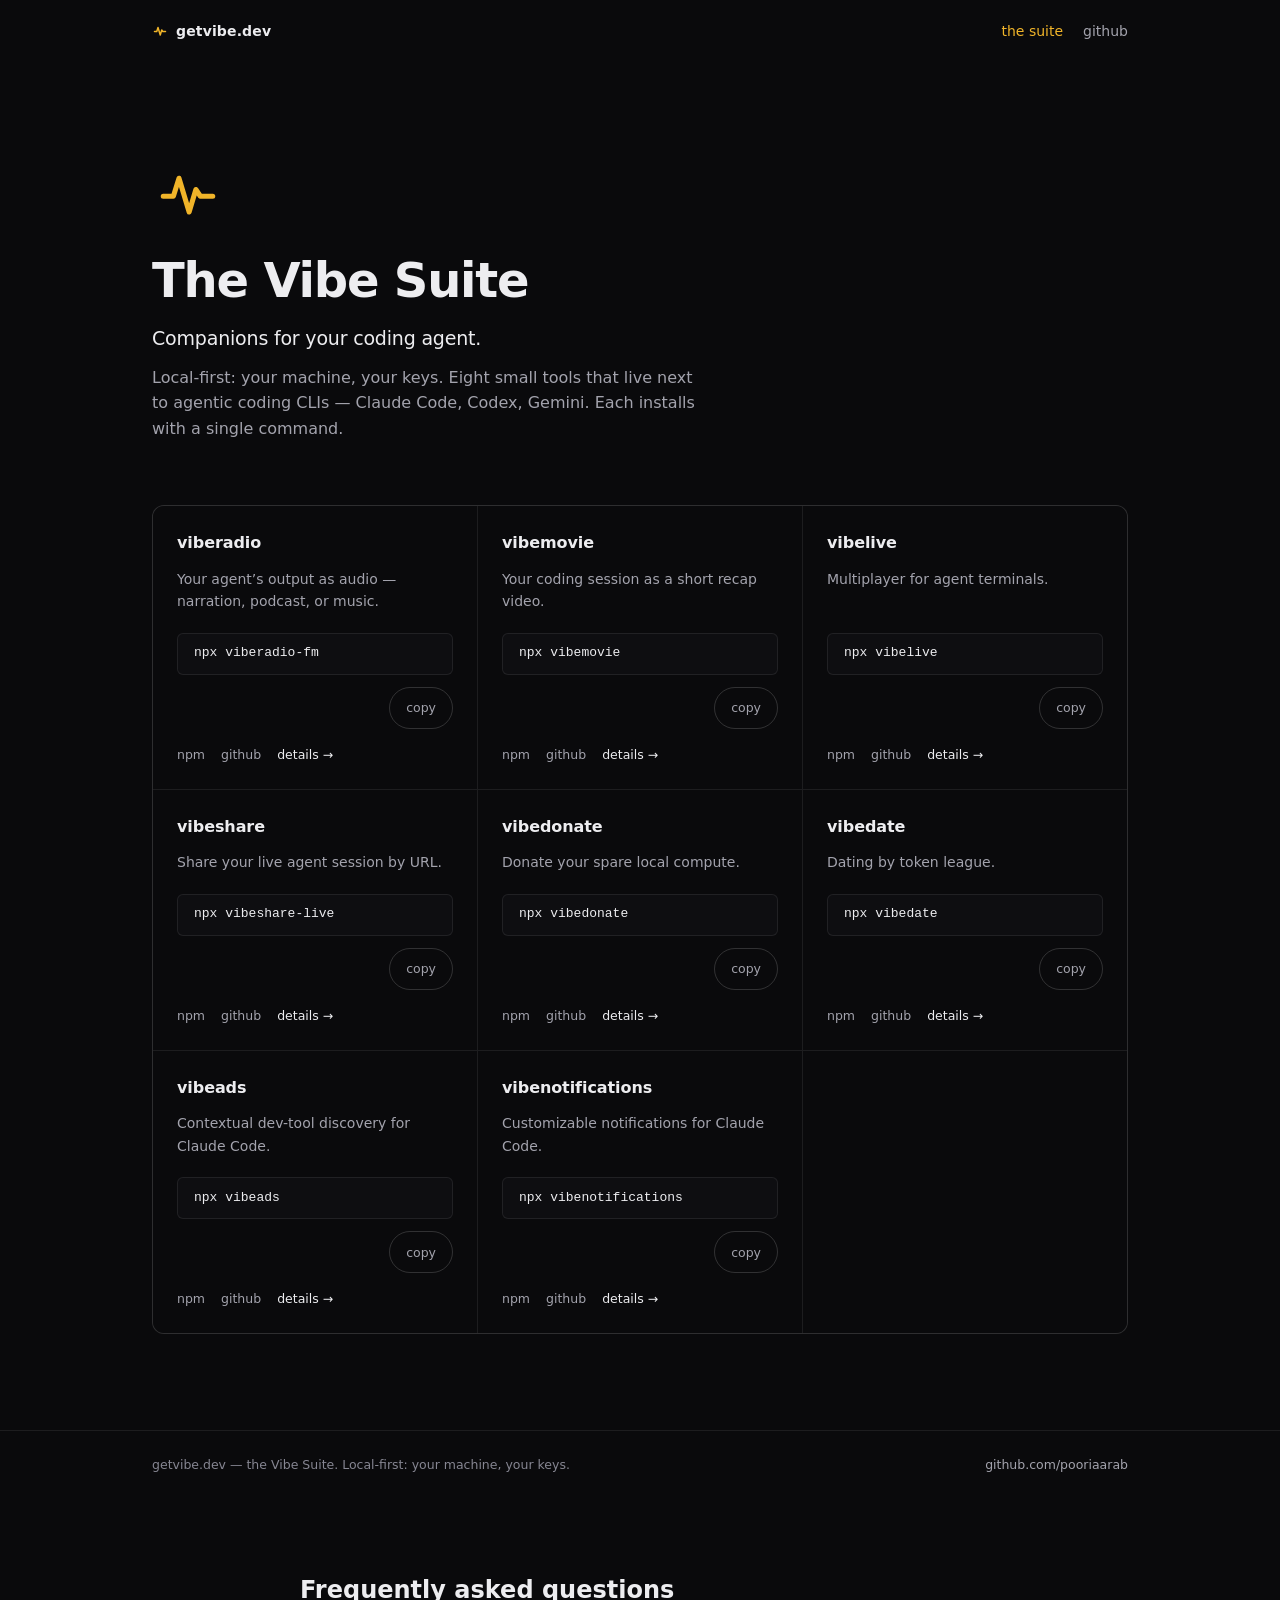
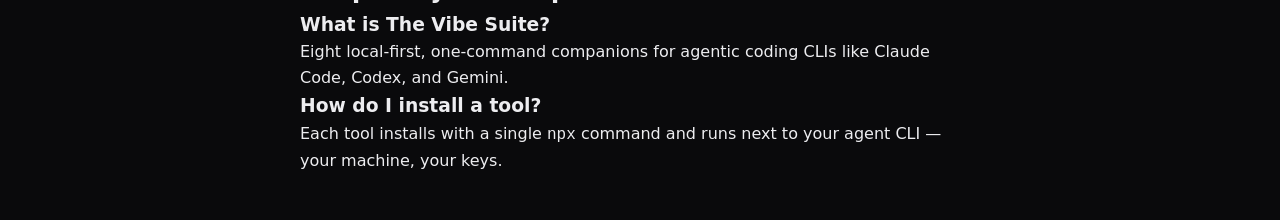
==== commit e580da1e: "Add GEO/AEO optimization (geoaeo) Add llms.txt, llms-full.txt, webmcp.json, AI-crawler robots, JSON-" ====
--- a/index.html
+++ b/index.html
@@ -54,6 +54,20 @@
       }
     ]
   }
+  </script>
+  <meta name="author" content="Pooria Arab">
+  <meta name="date" content="2026-08-12">
+  <link rel="alternate" hreflang="en" href="https://getvibe.dev/">
+  <link rel="alternate" hreflang="x-default" href="https://getvibe.dev/">
+  <script type="application/ld+json">
+  {"@context":"https://schema.org","@graph":[
+    {"@type":"Organization","@id":"https://getvibe.dev/#org","name":"The Vibe Suite","url":"https://getvibe.dev"},
+    {"@type":"WebSite","@id":"https://getvibe.dev/#site","url":"https://getvibe.dev","name":"The Vibe Suite","publisher":{"@id":"https://getvibe.dev/#org"},"datePublished":"2026-08-12","potentialAction":{"@type":"SearchAction","target":"https://getvibe.dev/?q={search_term_string}","query-input":"required name=search_term_string"}},
+    {"@type":"FAQPage","mainEntity":[
+      {"@type":"Question","name":"What is The Vibe Suite?","acceptedAnswer":{"@type":"Answer","text":"Eight local-first, one-command companions for agentic coding CLIs like Claude Code, Codex, and Gemini."}},
+      {"@type":"Question","name":"How do I install a tool?","acceptedAnswer":{"@type":"Answer","text":"Each tool installs with a single npx command and runs next to your agent CLI."}}
+    ]}
+  ]}
   </script>
 </head>
 <body>
@@ -235,5 +249,12 @@
       });
     })();
   </script>
+  <section id="faq" aria-label="Frequently asked questions" style="max-width:720px;margin:3rem auto;padding:0 1.25rem">
+    <h2>Frequently asked questions</h2>
+    <h3>What is The Vibe Suite?</h3>
+    <p>Eight local-first, one-command companions for agentic coding CLIs like Claude Code, Codex, and Gemini.</p>
+    <h3>How do I install a tool?</h3>
+    <p>Each tool installs with a single <code>npx</code> command and runs next to your agent CLI — your machine, your keys.</p>
+  </section>
 </body>
 </html>
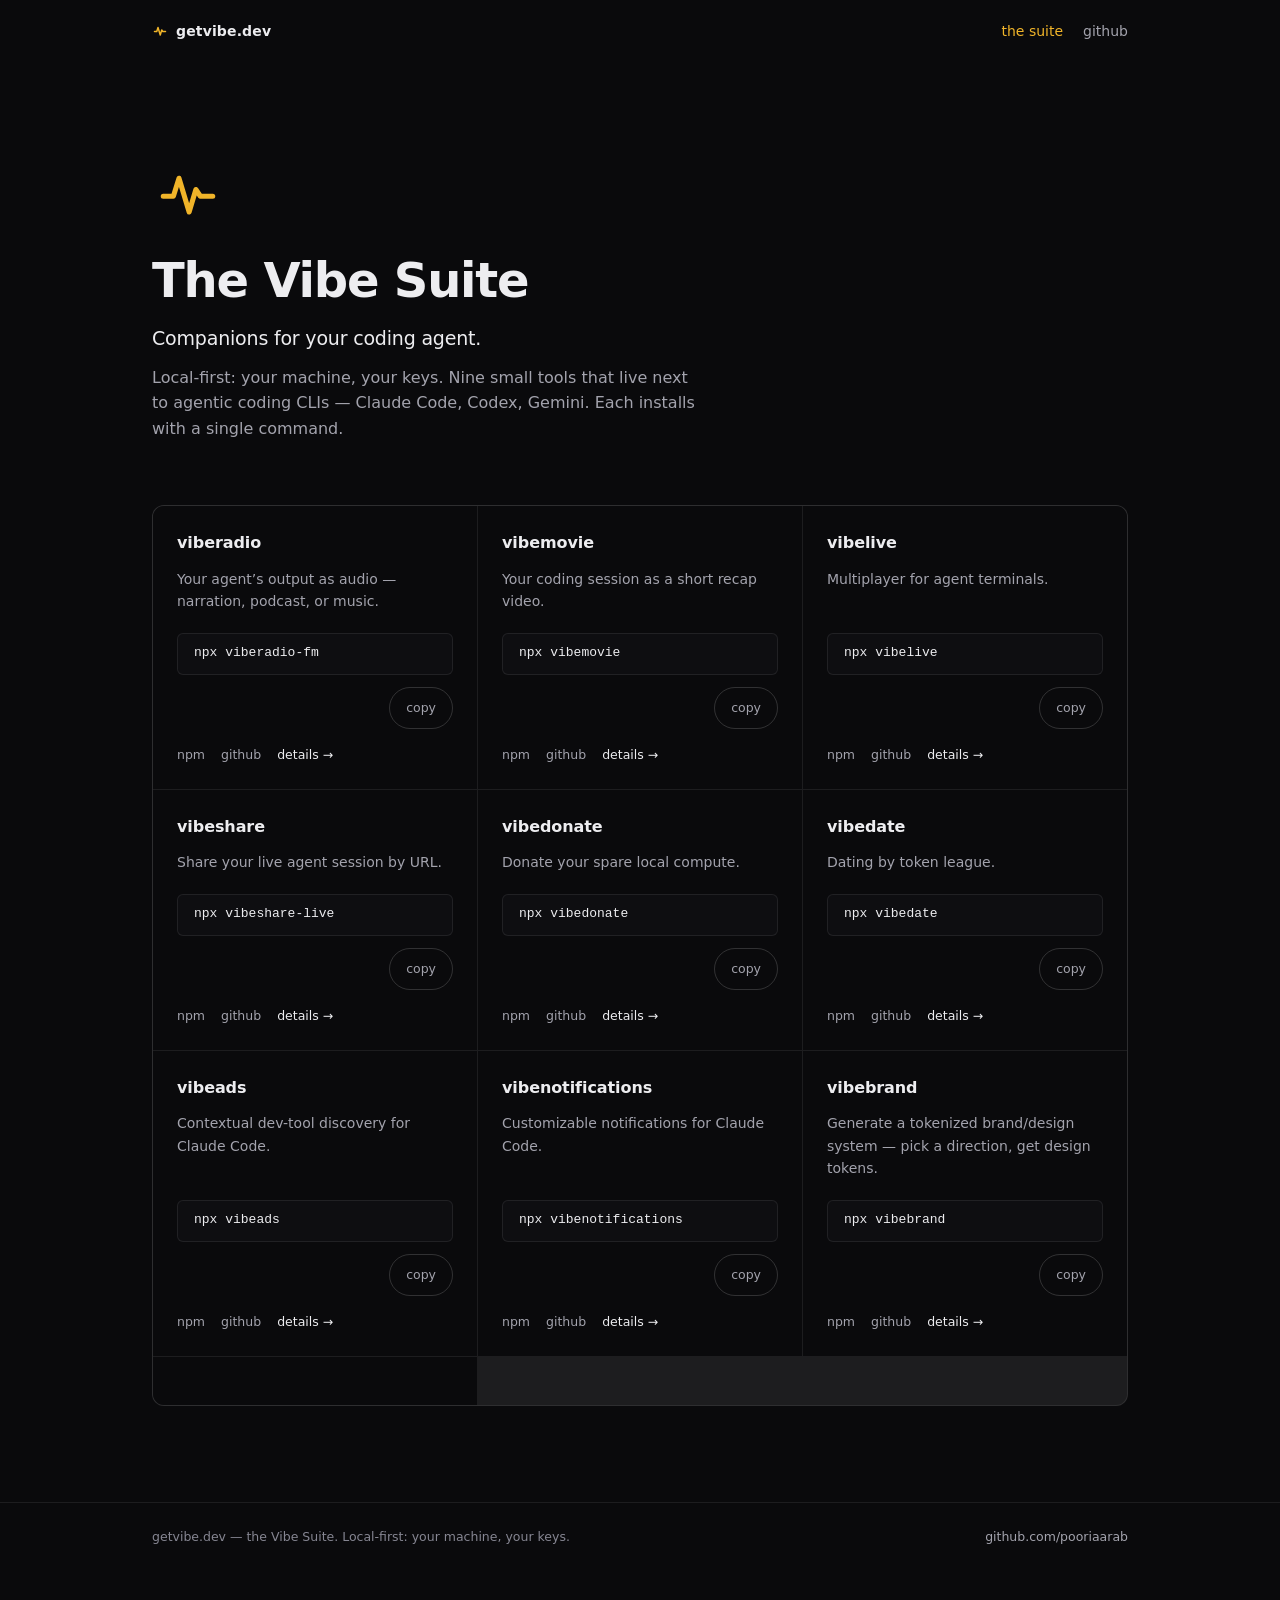
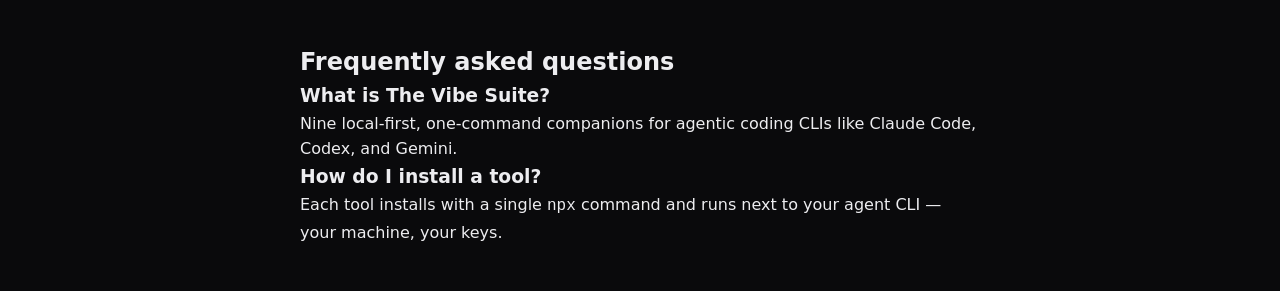
==== commit 9665f925: "Add vibebrand as the 9th Vibe Suite product Card + JSON-LD ListItem (position 9) + vibebrand/ detail" ====
--- a/index.html
+++ b/index.html
@@ -4,7 +4,7 @@
   <meta charset="utf-8">
   <meta name="viewport" content="width=device-width, initial-scale=1">
   <title>The Vibe Suite — companions for your coding agent · getvibe.dev</title>
-  <meta name="description" content="The Vibe Suite — eight local-first companions for agentic coding CLIs like Claude Code, Codex, and Gemini. Audio, recap videos, multiplayer terminals, live sharing, and more. Your machine, your keys.">
+  <meta name="description" content="The Vibe Suite — nine local-first companions for agentic coding CLIs like Claude Code, Codex, and Gemini. Audio, recap videos, multiplayer terminals, live sharing, and more. Your machine, your keys.">
   <link rel="canonical" href="https://getvibe.dev/">
   <meta name="color-scheme" content="dark">
   <meta name="theme-color" content="#0a0a0c">
@@ -14,14 +14,14 @@
   <meta property="og:type" content="website">
   <meta property="og:site_name" content="getvibe.dev">
   <meta property="og:title" content="The Vibe Suite — companions for your coding agent">
-  <meta property="og:description" content="Eight local-first companions for agentic coding CLIs. Your machine, your keys.">
+  <meta property="og:description" content="Nine local-first companions for agentic coding CLIs. Your machine, your keys.">
   <meta property="og:url" content="https://getvibe.dev/">
   <meta property="og:locale" content="en_US">
 
   <!-- Twitter Card -->
   <meta name="twitter:card" content="summary">
   <meta name="twitter:title" content="The Vibe Suite — companions for your coding agent">
-  <meta name="twitter:description" content="Eight local-first companions for agentic coding CLIs. Your machine, your keys.">
+  <meta name="twitter:description" content="Nine local-first companions for agentic coding CLIs. Your machine, your keys.">
 
   <link rel="stylesheet" href="/styles.css">
 
@@ -49,7 +49,8 @@
           { "@type": "ListItem", "position": 5, "item": { "@type": "SoftwareApplication", "name": "vibedonate", "description": "Donate your spare local compute.", "applicationCategory": "DeveloperApplication", "operatingSystem": "macOS, Linux, Windows", "url": "https://www.npmjs.com/package/vibedonate", "codeRepository": "https://github.com/pooriaarab/vibedonate" } },
           { "@type": "ListItem", "position": 6, "item": { "@type": "SoftwareApplication", "name": "vibedate", "description": "Dating by token league.", "applicationCategory": "DeveloperApplication", "operatingSystem": "macOS, Linux, Windows", "url": "https://www.npmjs.com/package/vibedate", "codeRepository": "https://github.com/pooriaarab/vibedating" } },
           { "@type": "ListItem", "position": 7, "item": { "@type": "SoftwareApplication", "name": "vibeads", "description": "Contextual dev-tool discovery for Claude Code.", "applicationCategory": "DeveloperApplication", "operatingSystem": "macOS, Linux, Windows", "url": "https://www.npmjs.com/package/vibeads", "codeRepository": "https://github.com/pooriaarab/vibeads" } },
-          { "@type": "ListItem", "position": 8, "item": { "@type": "SoftwareApplication", "name": "vibenotifications", "description": "Customizable notifications for Claude Code.", "applicationCategory": "DeveloperApplication", "operatingSystem": "macOS, Linux, Windows", "url": "https://www.npmjs.com/package/vibenotifications", "codeRepository": "https://github.com/pooriaarab/vibenotifications" } }
+          { "@type": "ListItem", "position": 8, "item": { "@type": "SoftwareApplication", "name": "vibenotifications", "description": "Customizable notifications for Claude Code.", "applicationCategory": "DeveloperApplication", "operatingSystem": "macOS, Linux, Windows", "url": "https://www.npmjs.com/package/vibenotifications", "codeRepository": "https://github.com/pooriaarab/vibenotifications" } },
+          { "@type": "ListItem", "position": 9, "item": { "@type": "SoftwareApplication", "name": "vibebrand", "description": "Generate a tokenized brand/design system — pick a direction, get CSS design tokens, fonts, and a brand-kit starting point.", "applicationCategory": "DeveloperApplication", "operatingSystem": "macOS, Linux, Windows", "url": "https://github.com/pooriaarab/vibebrand", "codeRepository": "https://github.com/pooriaarab/vibebrand" } }
         ]
       }
     ]
@@ -64,7 +65,7 @@
     {"@type":"Organization","@id":"https://getvibe.dev/#org","name":"The Vibe Suite","url":"https://getvibe.dev"},
     {"@type":"WebSite","@id":"https://getvibe.dev/#site","url":"https://getvibe.dev","name":"The Vibe Suite","publisher":{"@id":"https://getvibe.dev/#org"},"datePublished":"2026-08-12","potentialAction":{"@type":"SearchAction","target":"https://getvibe.dev/?q={search_term_string}","query-input":"required name=search_term_string"}},
     {"@type":"FAQPage","mainEntity":[
-      {"@type":"Question","name":"What is The Vibe Suite?","acceptedAnswer":{"@type":"Answer","text":"Eight local-first, one-command companions for agentic coding CLIs like Claude Code, Codex, and Gemini."}},
+      {"@type":"Question","name":"What is The Vibe Suite?","acceptedAnswer":{"@type":"Answer","text":"Nine local-first, one-command companions for agentic coding CLIs like Claude Code, Codex, and Gemini."}},
       {"@type":"Question","name":"How do I install a tool?","acceptedAnswer":{"@type":"Answer","text":"Each tool installs with a single npx command and runs next to your agent CLI."}}
     ]}
   ]}
@@ -92,10 +93,10 @@
         <svg class="hero-pulse" viewBox="0 0 64 64" aria-hidden="true" focusable="false"><path d="M10 34h9l5-16 9 30 6-20 4 6h11" fill="none" stroke="currentColor" stroke-width="4.5" stroke-linecap="round" stroke-linejoin="round"/></svg>
         <h1 id="page-title">The Vibe Suite</h1>
         <p class="lede">Companions for your coding agent.</p>
-        <p class="sub">Local-first: your machine, your keys. Eight small tools that live next to agentic coding CLIs — Claude&nbsp;Code, Codex, Gemini. Each installs with a single command.</p>
+        <p class="sub">Local-first: your machine, your keys. Nine small tools that live next to agentic coding CLIs — Claude&nbsp;Code, Codex, Gemini. Each installs with a single command.</p>
       </section>
 
-      <section class="products" aria-label="The eight companions">
+      <section class="products" aria-label="The nine companions">
         <ul class="grid">
           <li class="card">
             <h2 class="name"><a href="/viberadio">viberadio</a></h2>
@@ -199,6 +200,19 @@
               <a href="https://www.npmjs.com/package/vibenotifications" rel="noopener">npm</a>
               <a href="https://github.com/pooriaarab/vibenotifications" rel="noopener">github</a>
               <a class="details" href="/vibenotifications">details<span aria-hidden="true"> &rarr;</span></a>
+            </p>
+          </li>
+          <li class="card">
+            <h2 class="name"><a href="/vibebrand">vibebrand</a></h2>
+            <p class="tagline">Generate a tokenized brand/design system — pick a direction, get design tokens.</p>
+            <div class="install">
+              <code class="cmd">npx vibebrand</code>
+              <button class="copy" type="button" data-copy="npx vibebrand" aria-label="Copy install command: npx vibebrand" aria-live="polite">copy</button>
+            </div>
+            <p class="card-links">
+              <a href="https://www.npmjs.com/package/vibebrand" rel="noopener">npm</a>
+              <a href="https://github.com/pooriaarab/vibebrand" rel="noopener">github</a>
+              <a class="details" href="/vibebrand">details<span aria-hidden="true"> &rarr;</span></a>
             </p>
           </li>
           <li class="card card--bay" aria-hidden="true"></li>
@@ -252,7 +266,7 @@
   <section id="faq" aria-label="Frequently asked questions" style="max-width:720px;margin:3rem auto;padding:0 1.25rem">
     <h2>Frequently asked questions</h2>
     <h3>What is The Vibe Suite?</h3>
-    <p>Eight local-first, one-command companions for agentic coding CLIs like Claude Code, Codex, and Gemini.</p>
+    <p>Nine local-first, one-command companions for agentic coding CLIs like Claude Code, Codex, and Gemini.</p>
     <h3>How do I install a tool?</h3>
     <p>Each tool installs with a single <code>npx</code> command and runs next to your agent CLI — your machine, your keys.</p>
   </section>
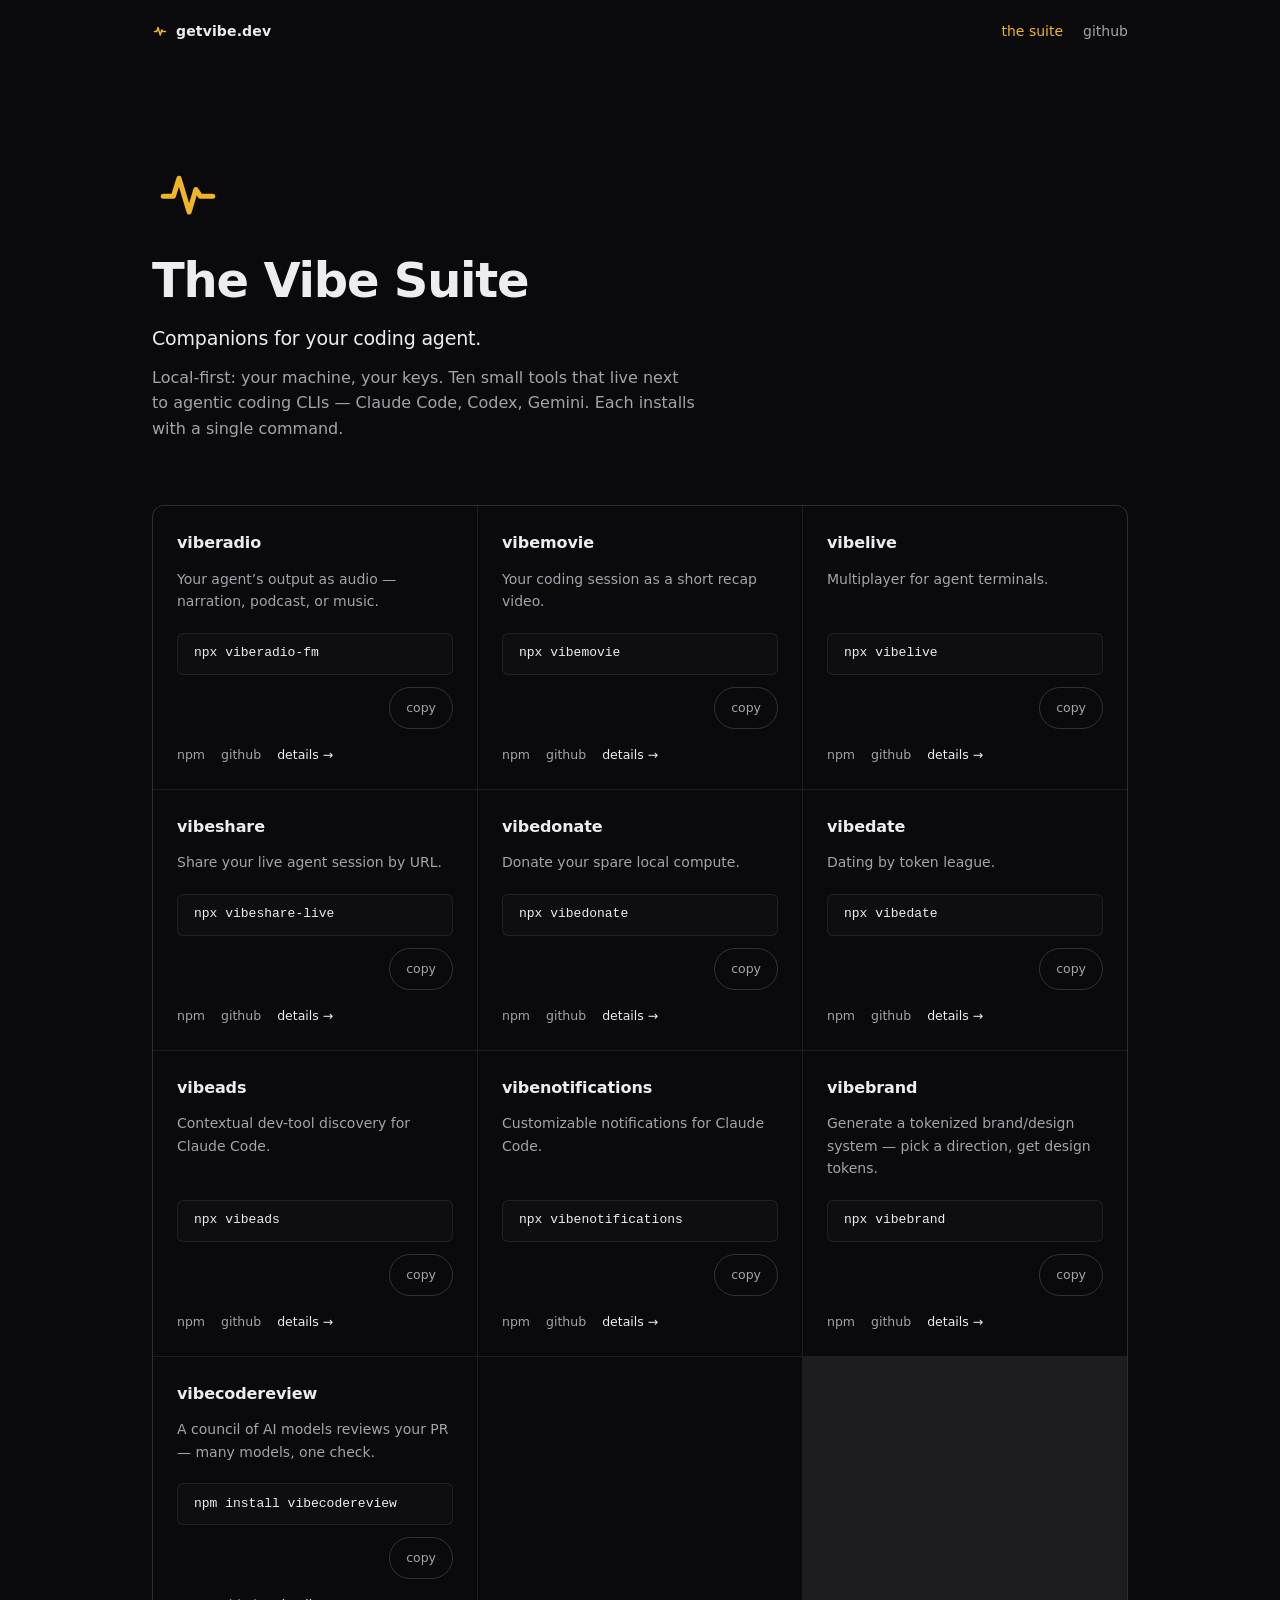
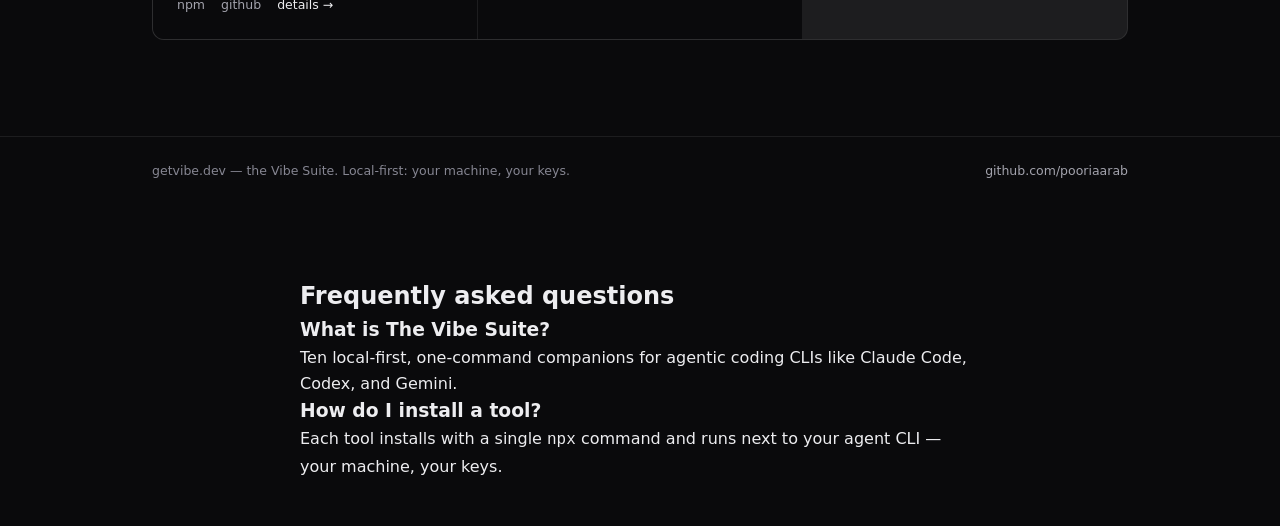
==== commit cd7c25fb: "Add vibecodereview to the Vibe Suite" ====
--- a/index.html
+++ b/index.html
@@ -4,7 +4,7 @@
   <meta charset="utf-8">
   <meta name="viewport" content="width=device-width, initial-scale=1">
   <title>The Vibe Suite — companions for your coding agent · getvibe.dev</title>
-  <meta name="description" content="The Vibe Suite — nine local-first companions for agentic coding CLIs like Claude Code, Codex, and Gemini. Audio, recap videos, multiplayer terminals, live sharing, and more. Your machine, your keys.">
+  <meta name="description" content="The Vibe Suite — ten local-first companions for agentic coding CLIs like Claude Code, Codex, and Gemini. Audio, recap videos, multiplayer terminals, live sharing, and more. Your machine, your keys.">
   <link rel="canonical" href="https://getvibe.dev/">
   <meta name="color-scheme" content="dark">
   <meta name="theme-color" content="#0a0a0c">
@@ -14,14 +14,14 @@
   <meta property="og:type" content="website">
   <meta property="og:site_name" content="getvibe.dev">
   <meta property="og:title" content="The Vibe Suite — companions for your coding agent">
-  <meta property="og:description" content="Nine local-first companions for agentic coding CLIs. Your machine, your keys.">
+  <meta property="og:description" content="Ten local-first companions for agentic coding CLIs. Your machine, your keys.">
   <meta property="og:url" content="https://getvibe.dev/">
   <meta property="og:locale" content="en_US">
 
   <!-- Twitter Card -->
   <meta name="twitter:card" content="summary">
   <meta name="twitter:title" content="The Vibe Suite — companions for your coding agent">
-  <meta name="twitter:description" content="Nine local-first companions for agentic coding CLIs. Your machine, your keys.">
+  <meta name="twitter:description" content="Ten local-first companions for agentic coding CLIs. Your machine, your keys.">
 
   <link rel="stylesheet" href="/styles.css">
 
@@ -50,7 +50,8 @@
           { "@type": "ListItem", "position": 6, "item": { "@type": "SoftwareApplication", "name": "vibedate", "description": "Dating by token league.", "applicationCategory": "DeveloperApplication", "operatingSystem": "macOS, Linux, Windows", "url": "https://www.npmjs.com/package/vibedate", "codeRepository": "https://github.com/pooriaarab/vibedating" } },
           { "@type": "ListItem", "position": 7, "item": { "@type": "SoftwareApplication", "name": "vibeads", "description": "Contextual dev-tool discovery for Claude Code.", "applicationCategory": "DeveloperApplication", "operatingSystem": "macOS, Linux, Windows", "url": "https://www.npmjs.com/package/vibeads", "codeRepository": "https://github.com/pooriaarab/vibeads" } },
           { "@type": "ListItem", "position": 8, "item": { "@type": "SoftwareApplication", "name": "vibenotifications", "description": "Customizable notifications for Claude Code.", "applicationCategory": "DeveloperApplication", "operatingSystem": "macOS, Linux, Windows", "url": "https://www.npmjs.com/package/vibenotifications", "codeRepository": "https://github.com/pooriaarab/vibenotifications" } },
-          { "@type": "ListItem", "position": 9, "item": { "@type": "SoftwareApplication", "name": "vibebrand", "description": "Generate a tokenized brand/design system — pick a direction, get CSS design tokens, fonts, and a brand-kit starting point.", "applicationCategory": "DeveloperApplication", "operatingSystem": "macOS, Linux, Windows", "url": "https://github.com/pooriaarab/vibebrand", "codeRepository": "https://github.com/pooriaarab/vibebrand" } }
+          { "@type": "ListItem", "position": 9, "item": { "@type": "SoftwareApplication", "name": "vibebrand", "description": "Generate a tokenized brand/design system — pick a direction, get CSS design tokens, fonts, and a brand-kit starting point.", "applicationCategory": "DeveloperApplication", "operatingSystem": "macOS, Linux, Windows", "url": "https://github.com/pooriaarab/vibebrand", "codeRepository": "https://github.com/pooriaarab/vibebrand" } },
+          { "@type": "ListItem", "position": 10, "item": { "@type": "SoftwareApplication", "name": "vibecodereview", "description": "A council of AI models reviews your PR — many models, one check.", "applicationCategory": "DeveloperApplication", "operatingSystem": "macOS, Linux, Windows", "url": "https://www.npmjs.com/package/vibecodereview", "codeRepository": "https://github.com/pooriaarab/vibecodereview" } }
         ]
       }
     ]
@@ -65,7 +66,7 @@
     {"@type":"Organization","@id":"https://getvibe.dev/#org","name":"The Vibe Suite","url":"https://getvibe.dev"},
     {"@type":"WebSite","@id":"https://getvibe.dev/#site","url":"https://getvibe.dev","name":"The Vibe Suite","publisher":{"@id":"https://getvibe.dev/#org"},"datePublished":"2026-08-12","potentialAction":{"@type":"SearchAction","target":"https://getvibe.dev/?q={search_term_string}","query-input":"required name=search_term_string"}},
     {"@type":"FAQPage","mainEntity":[
-      {"@type":"Question","name":"What is The Vibe Suite?","acceptedAnswer":{"@type":"Answer","text":"Nine local-first, one-command companions for agentic coding CLIs like Claude Code, Codex, and Gemini."}},
+      {"@type":"Question","name":"What is The Vibe Suite?","acceptedAnswer":{"@type":"Answer","text":"Ten local-first, one-command companions for agentic coding CLIs like Claude Code, Codex, and Gemini."}},
       {"@type":"Question","name":"How do I install a tool?","acceptedAnswer":{"@type":"Answer","text":"Each tool installs with a single npx command and runs next to your agent CLI."}}
     ]}
   ]}
@@ -93,10 +94,10 @@
         <svg class="hero-pulse" viewBox="0 0 64 64" aria-hidden="true" focusable="false"><path d="M10 34h9l5-16 9 30 6-20 4 6h11" fill="none" stroke="currentColor" stroke-width="4.5" stroke-linecap="round" stroke-linejoin="round"/></svg>
         <h1 id="page-title">The Vibe Suite</h1>
         <p class="lede">Companions for your coding agent.</p>
-        <p class="sub">Local-first: your machine, your keys. Nine small tools that live next to agentic coding CLIs — Claude&nbsp;Code, Codex, Gemini. Each installs with a single command.</p>
+        <p class="sub">Local-first: your machine, your keys. Ten small tools that live next to agentic coding CLIs — Claude&nbsp;Code, Codex, Gemini. Each installs with a single command.</p>
       </section>
 
-      <section class="products" aria-label="The nine companions">
+      <section class="products" aria-label="The ten companions">
         <ul class="grid">
           <li class="card">
             <h2 class="name"><a href="/viberadio">viberadio</a></h2>
@@ -213,6 +214,19 @@
               <a href="https://www.npmjs.com/package/vibebrand" rel="noopener">npm</a>
               <a href="https://github.com/pooriaarab/vibebrand" rel="noopener">github</a>
               <a class="details" href="/vibebrand">details<span aria-hidden="true"> &rarr;</span></a>
+            </p>
+          </li>
+          <li class="card">
+            <h2 class="name"><a href="/vibecodereview">vibecodereview</a></h2>
+            <p class="tagline">A council of AI models reviews your PR — many models, one check.</p>
+            <div class="install">
+              <code class="cmd">npm install vibecodereview</code>
+              <button class="copy" type="button" data-copy="npm install vibecodereview" aria-label="Copy install command: npm install vibecodereview" aria-live="polite">copy</button>
+            </div>
+            <p class="card-links">
+              <a href="https://www.npmjs.com/package/vibecodereview" rel="noopener">npm</a>
+              <a href="https://github.com/pooriaarab/vibecodereview" rel="noopener">github</a>
+              <a class="details" href="/vibecodereview">details<span aria-hidden="true"> &rarr;</span></a>
             </p>
           </li>
           <li class="card card--bay" aria-hidden="true"></li>
@@ -266,7 +280,7 @@
   <section id="faq" aria-label="Frequently asked questions" style="max-width:720px;margin:3rem auto;padding:0 1.25rem">
     <h2>Frequently asked questions</h2>
     <h3>What is The Vibe Suite?</h3>
-    <p>Nine local-first, one-command companions for agentic coding CLIs like Claude Code, Codex, and Gemini.</p>
+    <p>Ten local-first, one-command companions for agentic coding CLIs like Claude Code, Codex, and Gemini.</p>
     <h3>How do I install a tool?</h3>
     <p>Each tool installs with a single <code>npx</code> command and runs next to your agent CLI — your machine, your keys.</p>
   </section>
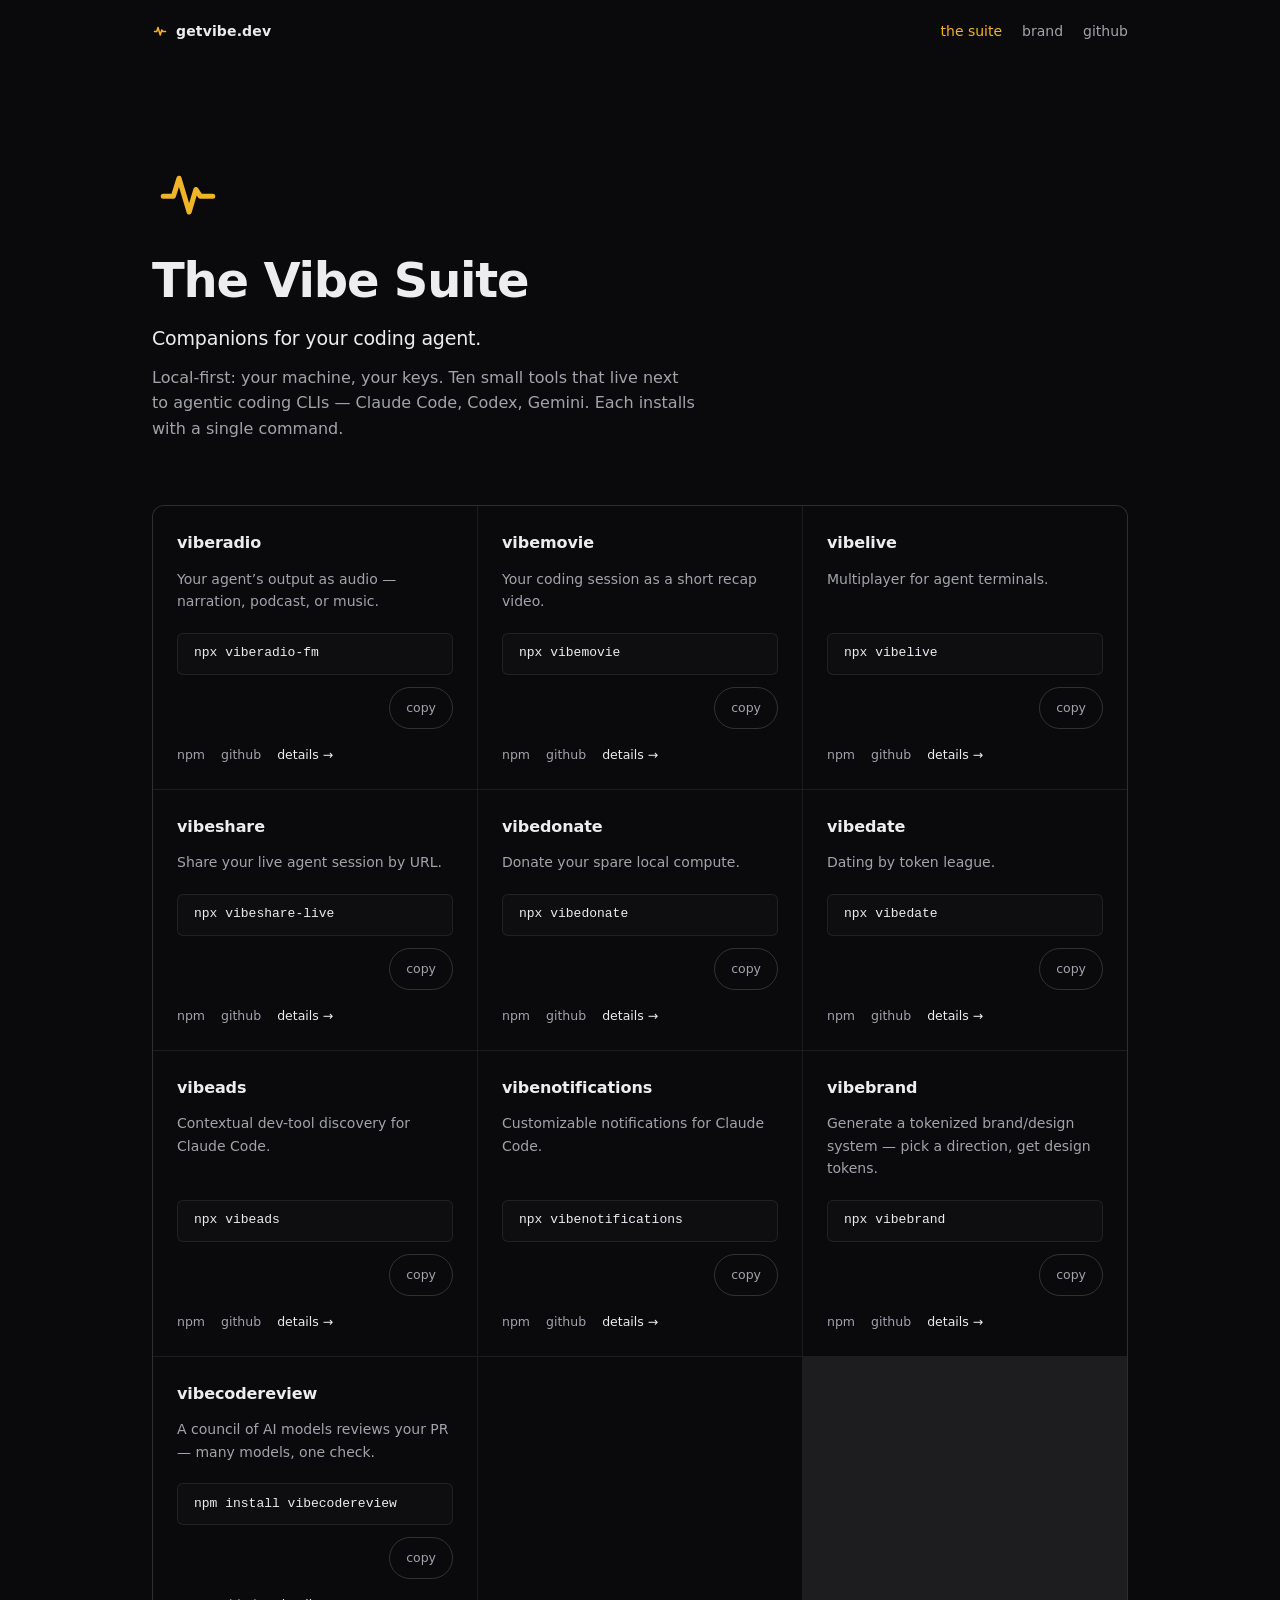
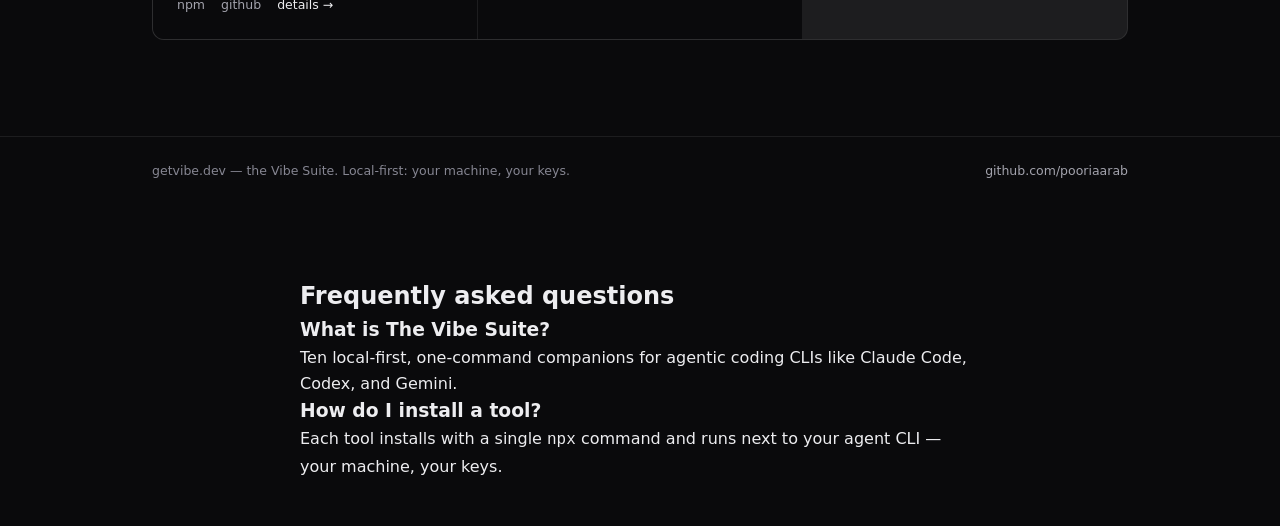
==== commit a666b27a: "fix: link the new brand page from the homepage nav and sitemap" ====
--- a/index.html
+++ b/index.html
@@ -9,6 +9,9 @@
   <meta name="color-scheme" content="dark">
   <meta name="theme-color" content="#0a0a0c">
   <link rel="icon" type="image/svg+xml" href="/favicon.svg">
+  <link rel="icon" type="image/png" sizes="32x32" href="/favicon-32.png">
+  <link rel="apple-touch-icon" sizes="180x180" href="/apple-touch-icon.png">
+  <link rel="manifest" href="/site.webmanifest">
 
   <!-- Open Graph -->
   <meta property="og:type" content="website">
@@ -16,10 +19,15 @@
   <meta property="og:title" content="The Vibe Suite — companions for your coding agent">
   <meta property="og:description" content="Ten local-first companions for agentic coding CLIs. Your machine, your keys.">
   <meta property="og:url" content="https://getvibe.dev/">
+  <meta property="og:image" content="https://getvibe.dev/og-image.png">
+  <meta property="og:image:width" content="1200">
+  <meta property="og:image:height" content="630">
+  <meta property="og:image:alt" content="The Vibe Suite — ten local-first companions for agentic coding CLIs">
   <meta property="og:locale" content="en_US">
 
   <!-- Twitter Card -->
-  <meta name="twitter:card" content="summary">
+  <meta name="twitter:card" content="summary_large_image">
+  <meta name="twitter:image" content="https://getvibe.dev/og-image.png">
   <meta name="twitter:title" content="The Vibe Suite — companions for your coding agent">
   <meta name="twitter:description" content="Ten local-first companions for agentic coding CLIs. Your machine, your keys.">
 
@@ -83,6 +91,7 @@
       </a>
       <nav class="site-nav" aria-label="Site">
         <a href="/" aria-current="page">the suite</a>
+        <a href="/brand">brand</a>
         <a href="https://github.com/pooriaarab" rel="noopener">github</a>
       </nav>
     </div>
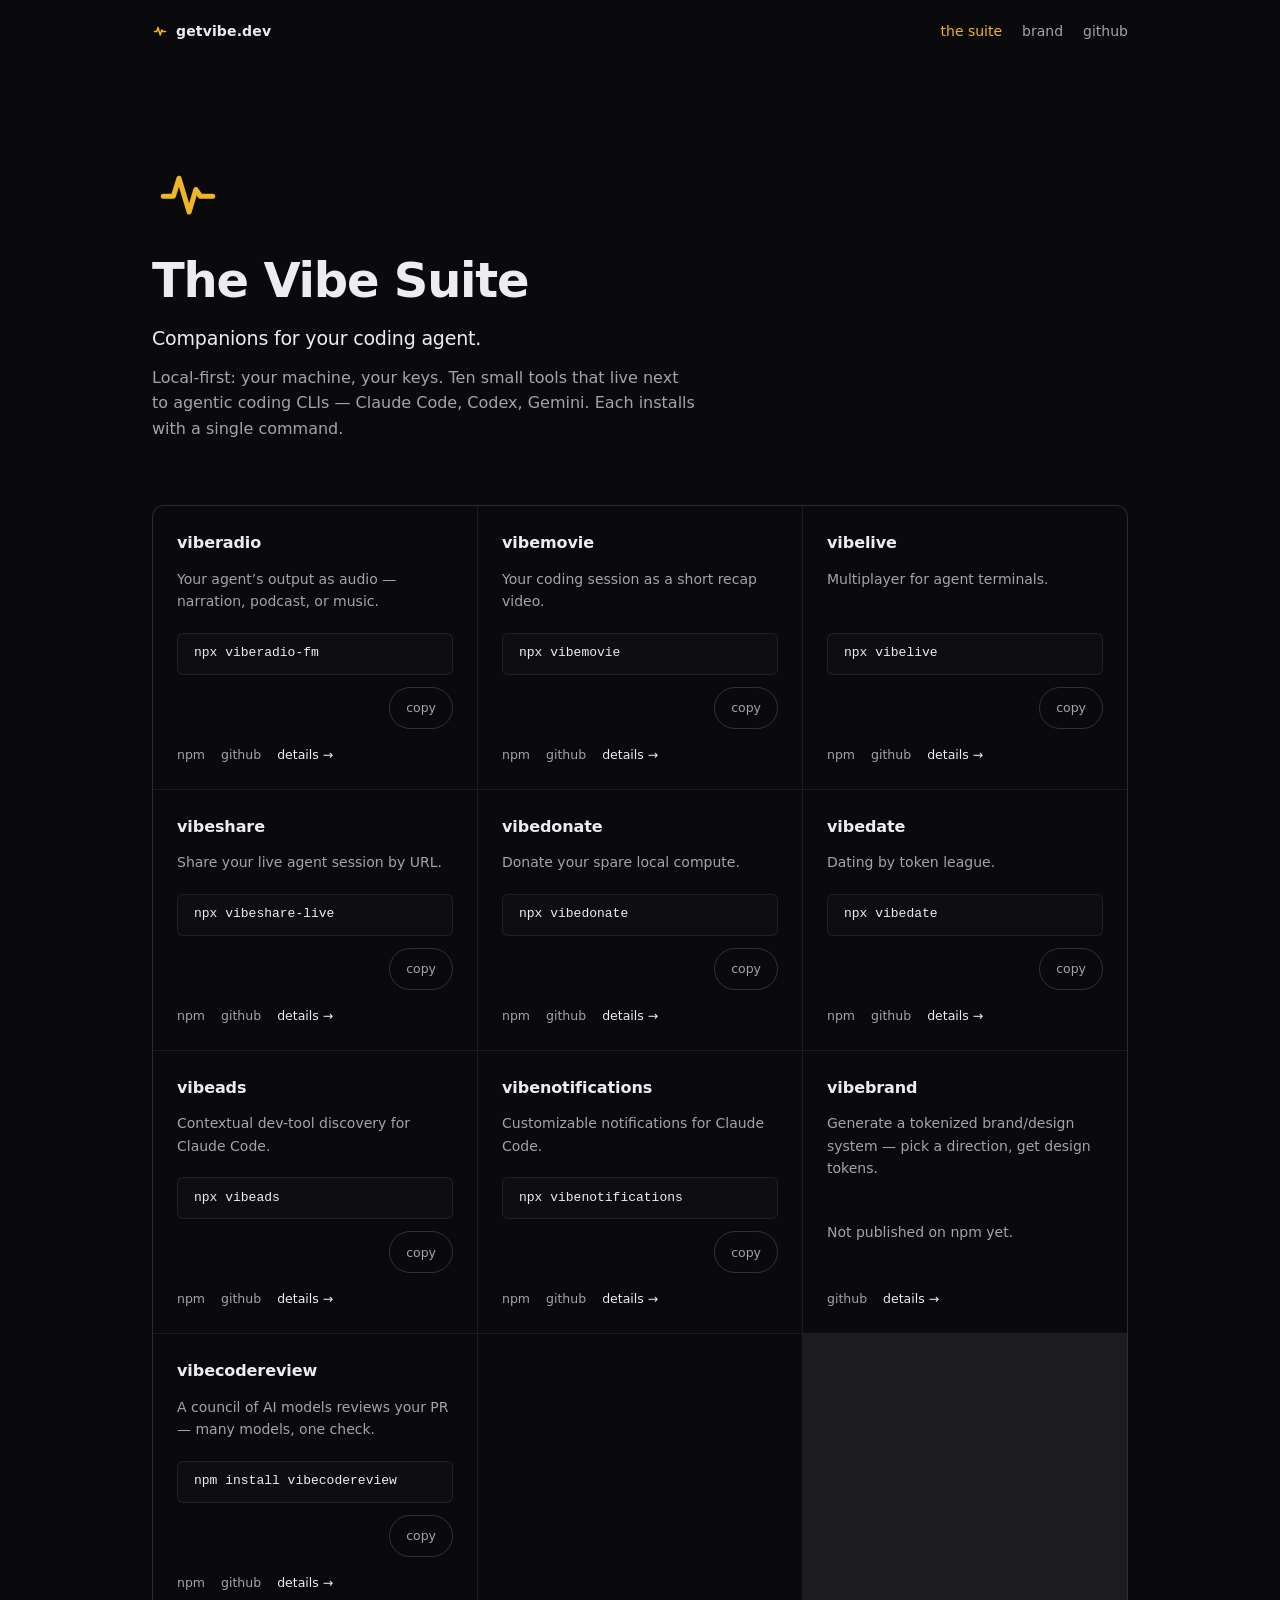
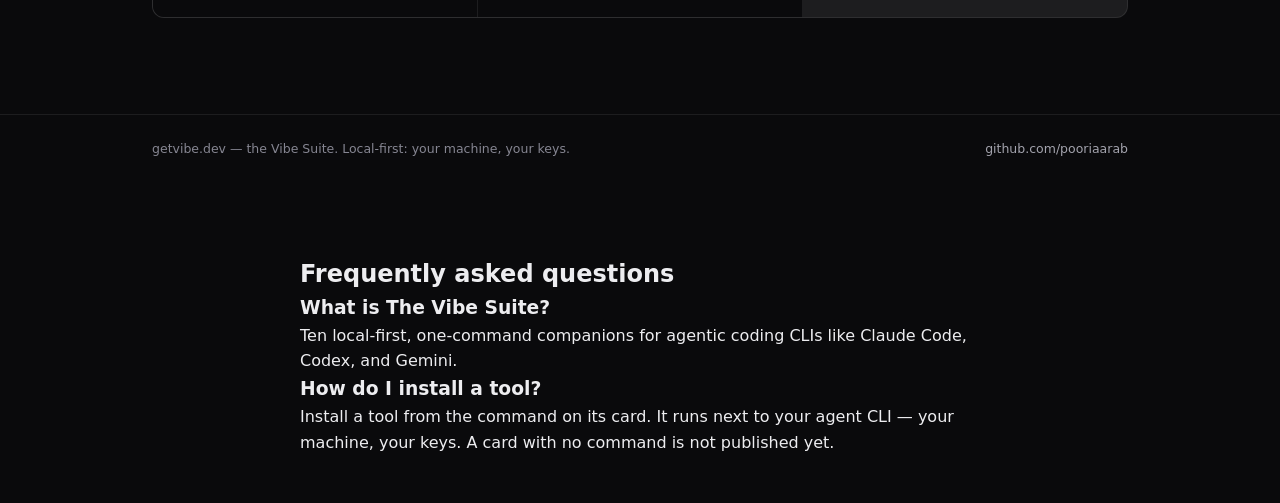
==== commit 710c8a60: "Drop unpublished vibebrand install command The catalog told people to run vibebrand before that npm " ====
--- a/index.html
+++ b/index.html
@@ -75,7 +75,7 @@
     {"@type":"WebSite","@id":"https://getvibe.dev/#site","url":"https://getvibe.dev","name":"The Vibe Suite","publisher":{"@id":"https://getvibe.dev/#org"},"datePublished":"2026-08-12","potentialAction":{"@type":"SearchAction","target":"https://getvibe.dev/?q={search_term_string}","query-input":"required name=search_term_string"}},
     {"@type":"FAQPage","mainEntity":[
       {"@type":"Question","name":"What is The Vibe Suite?","acceptedAnswer":{"@type":"Answer","text":"Ten local-first, one-command companions for agentic coding CLIs like Claude Code, Codex, and Gemini."}},
-      {"@type":"Question","name":"How do I install a tool?","acceptedAnswer":{"@type":"Answer","text":"Each tool installs with a single npx command and runs next to your agent CLI."}}
+      {"@type":"Question","name":"How do I install a tool?","acceptedAnswer":{"@type":"Answer","text":"Install a tool from the command on its card. It runs next to your agent CLI. A card with no command is not published yet."}}
     ]}
   ]}
   </script>
@@ -215,12 +215,8 @@
           <li class="card">
             <h2 class="name"><a href="/vibebrand">vibebrand</a></h2>
             <p class="tagline">Generate a tokenized brand/design system — pick a direction, get design tokens.</p>
-            <div class="install">
-              <code class="cmd">npx vibebrand</code>
-              <button class="copy" type="button" data-copy="npx vibebrand" aria-label="Copy install command: npx vibebrand" aria-live="polite">copy</button>
-            </div>
-            <p class="card-links">
-              <a href="https://www.npmjs.com/package/vibebrand" rel="noopener">npm</a>
+            <p class="tagline">Not published on npm yet.</p>
+            <p class="card-links">
               <a href="https://github.com/pooriaarab/vibebrand" rel="noopener">github</a>
               <a class="details" href="/vibebrand">details<span aria-hidden="true"> &rarr;</span></a>
             </p>
@@ -291,7 +287,7 @@
     <h3>What is The Vibe Suite?</h3>
     <p>Ten local-first, one-command companions for agentic coding CLIs like Claude Code, Codex, and Gemini.</p>
     <h3>How do I install a tool?</h3>
-    <p>Each tool installs with a single <code>npx</code> command and runs next to your agent CLI — your machine, your keys.</p>
+    <p>Install a tool from the command on its card. It runs next to your agent CLI — your machine, your keys. A card with no command is not published yet.</p>
   </section>
 </body>
 </html>
